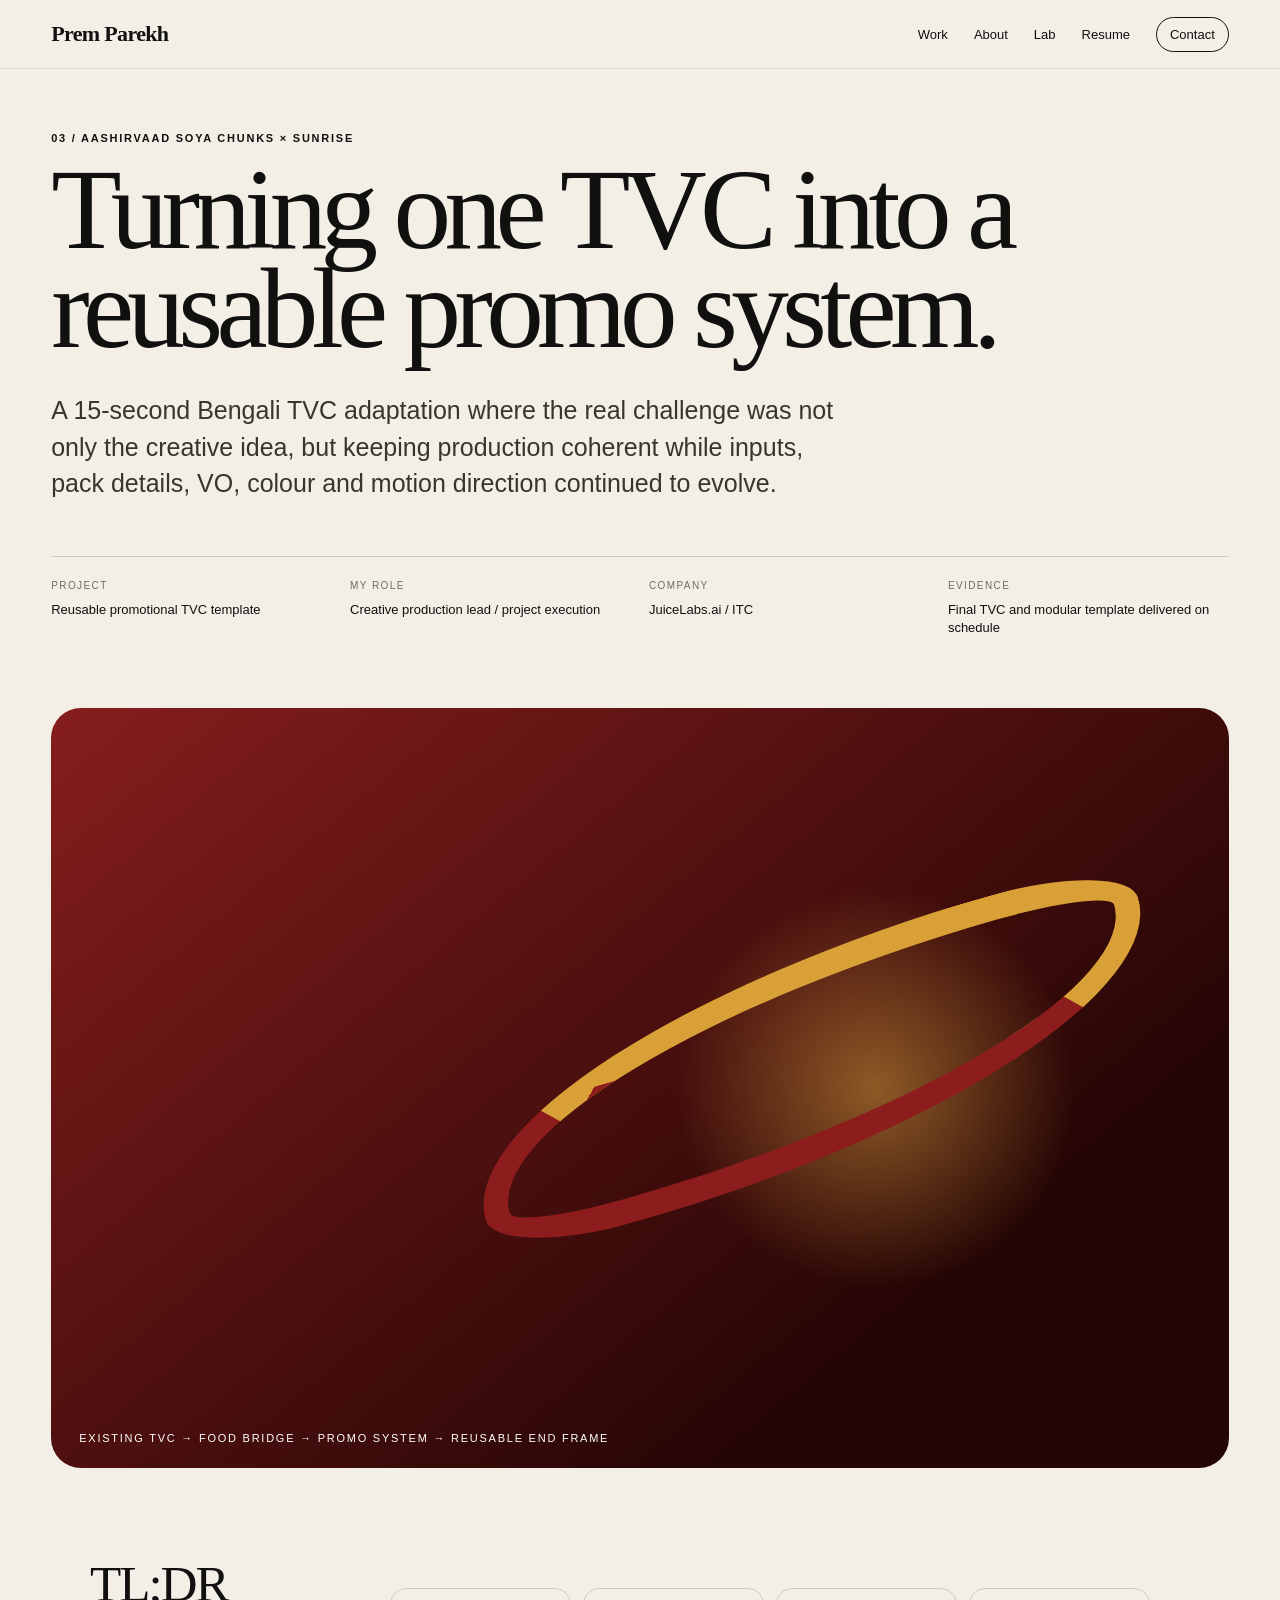
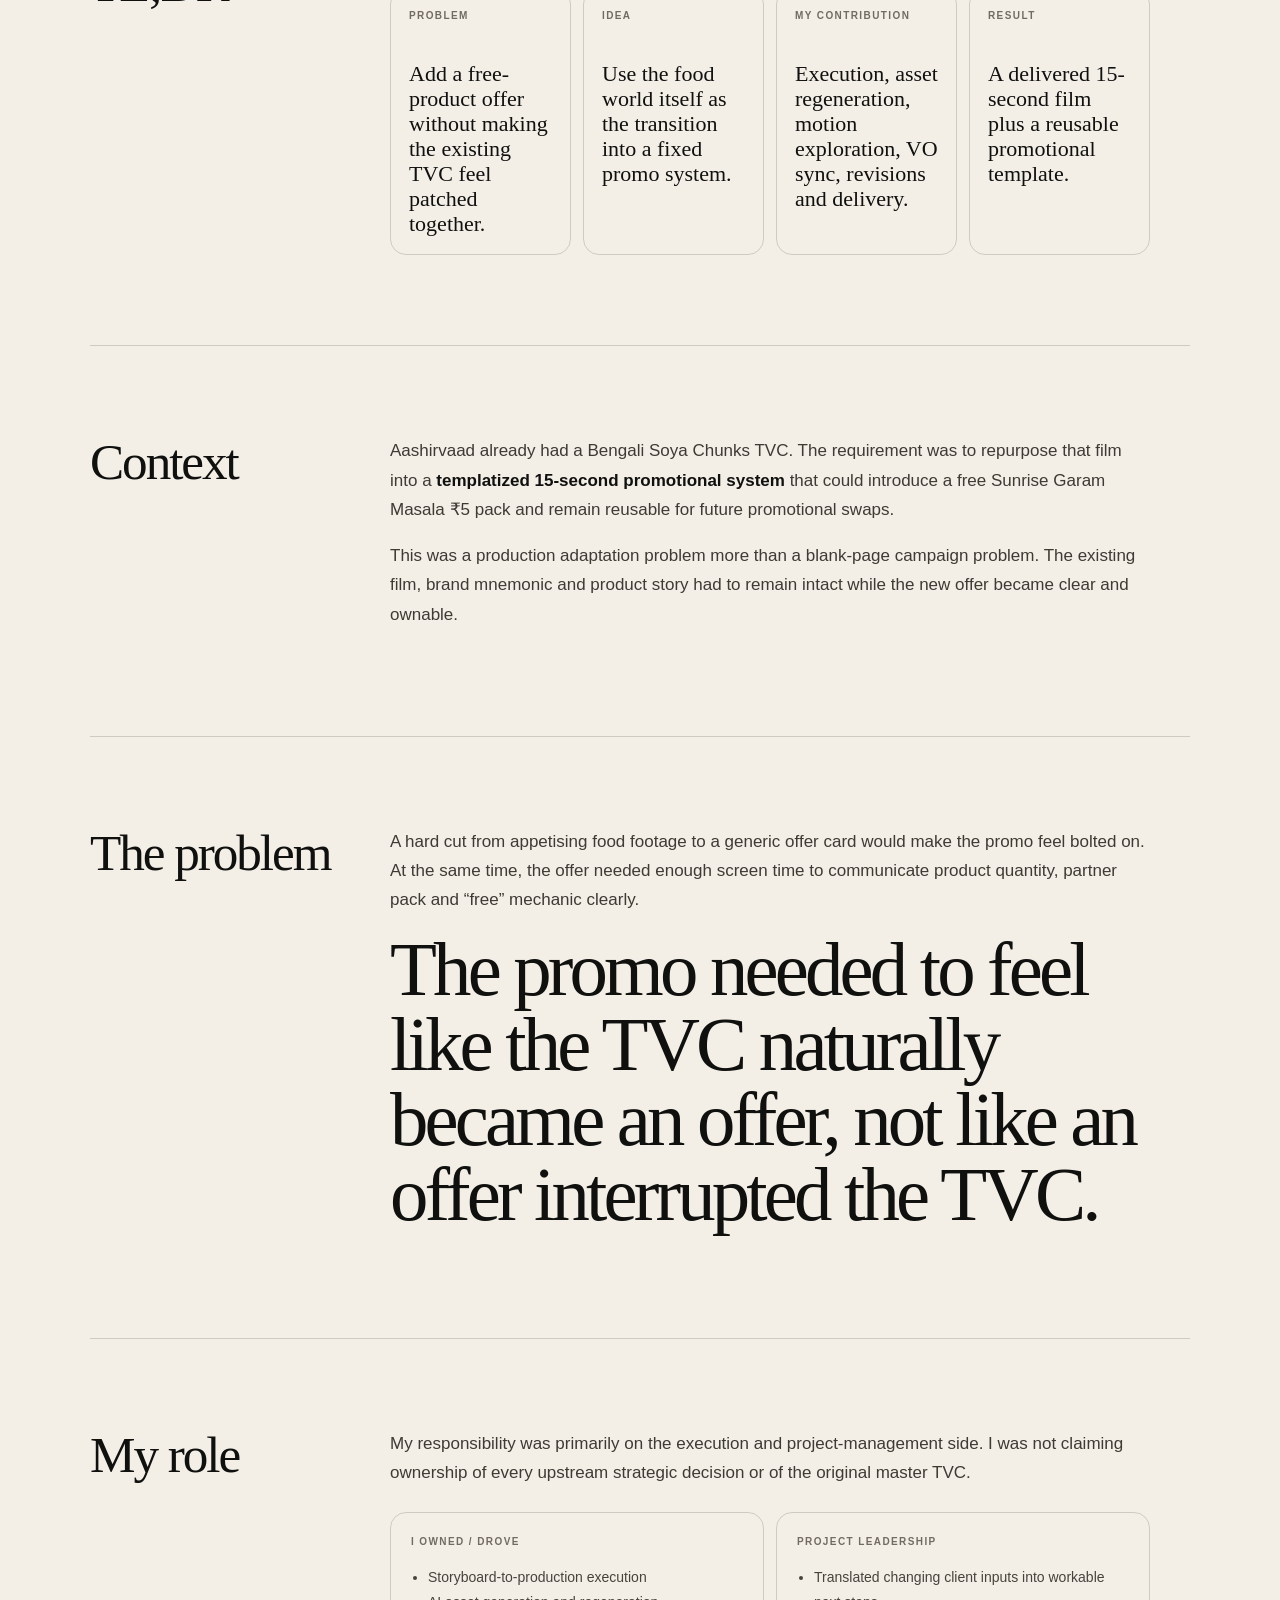
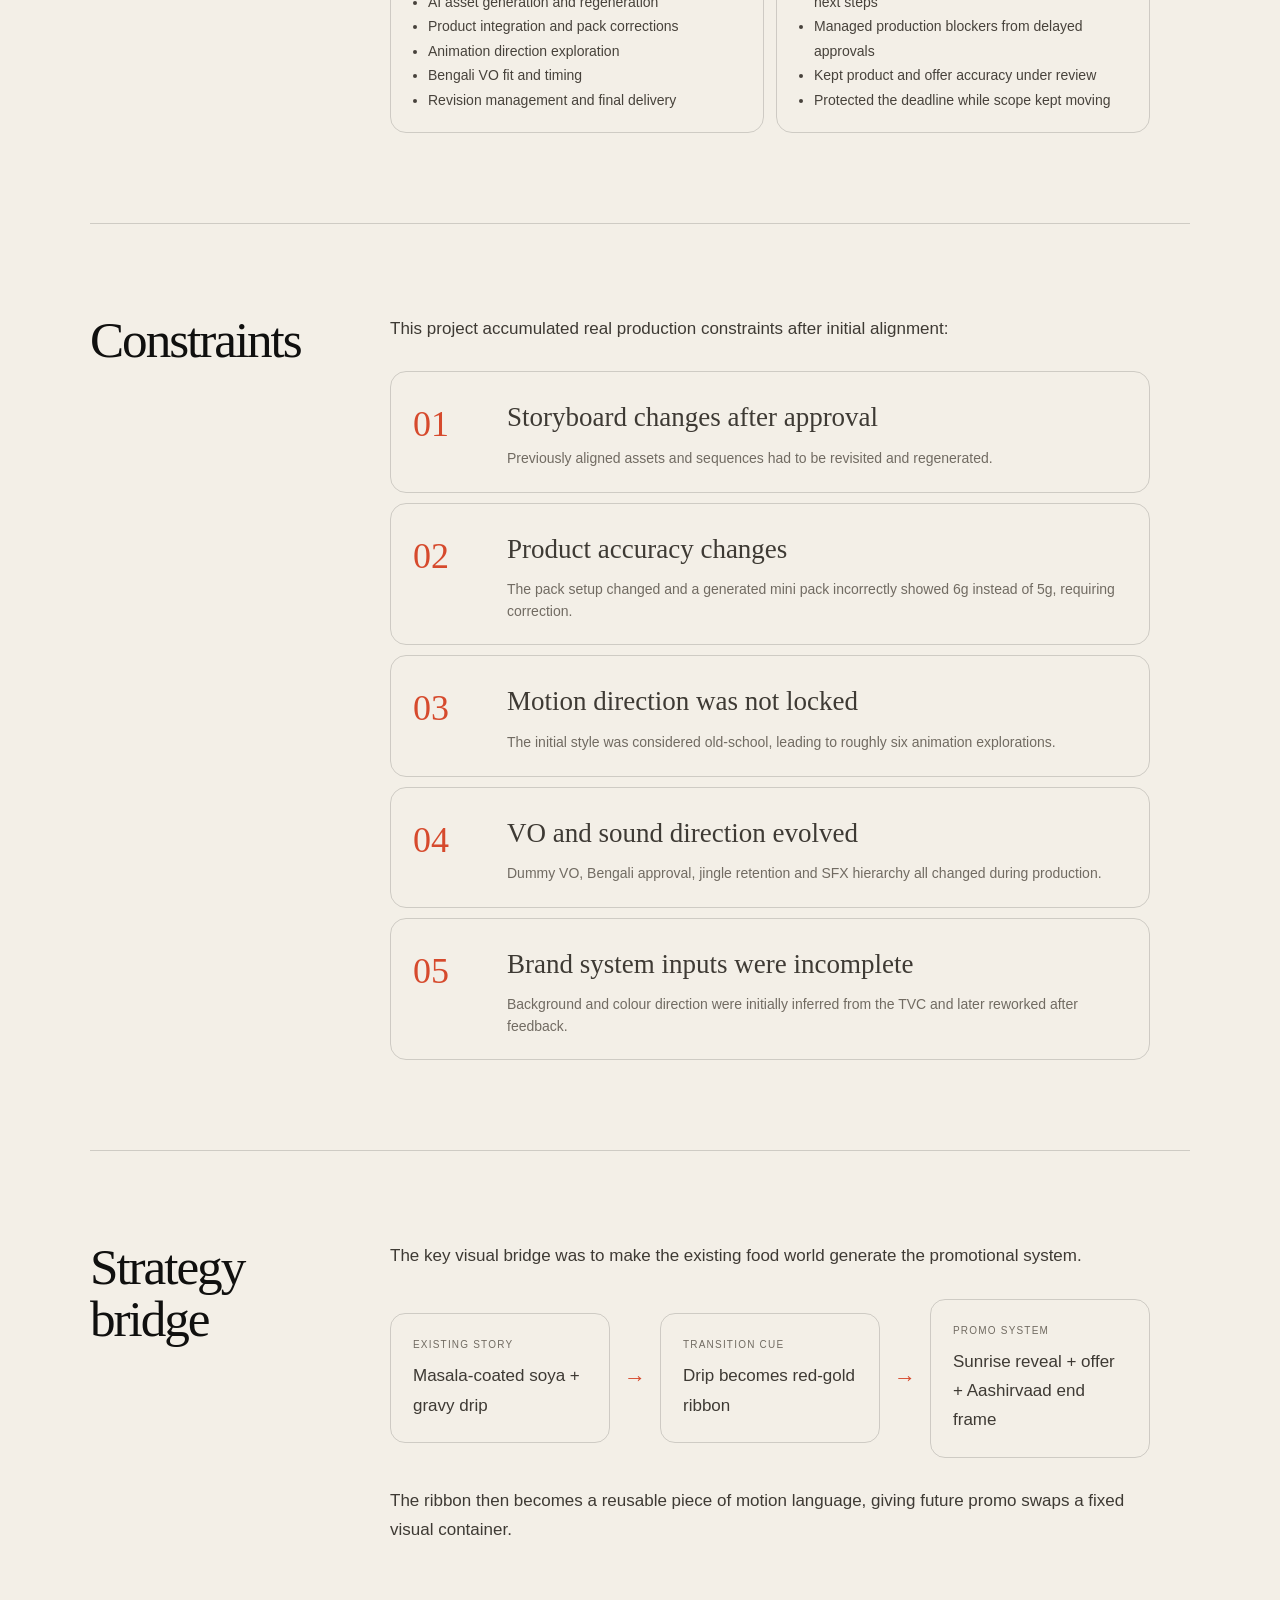
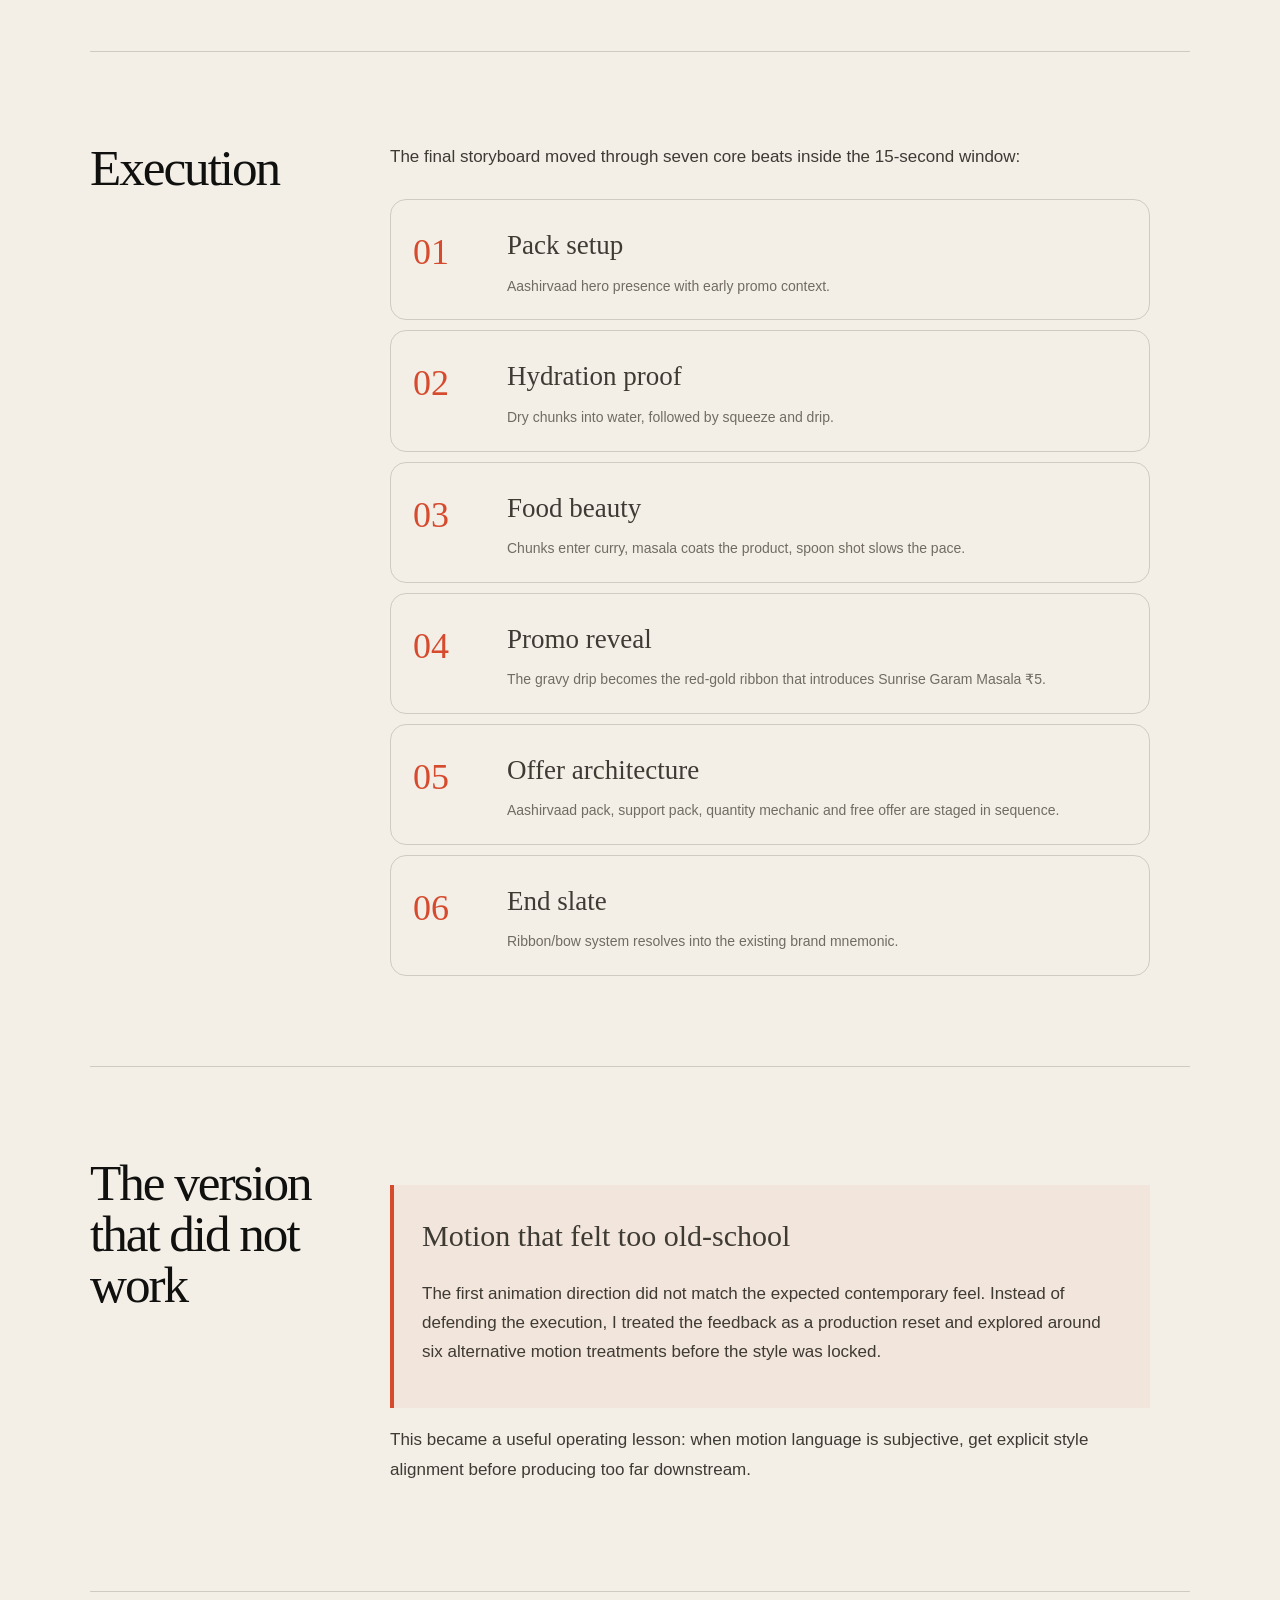
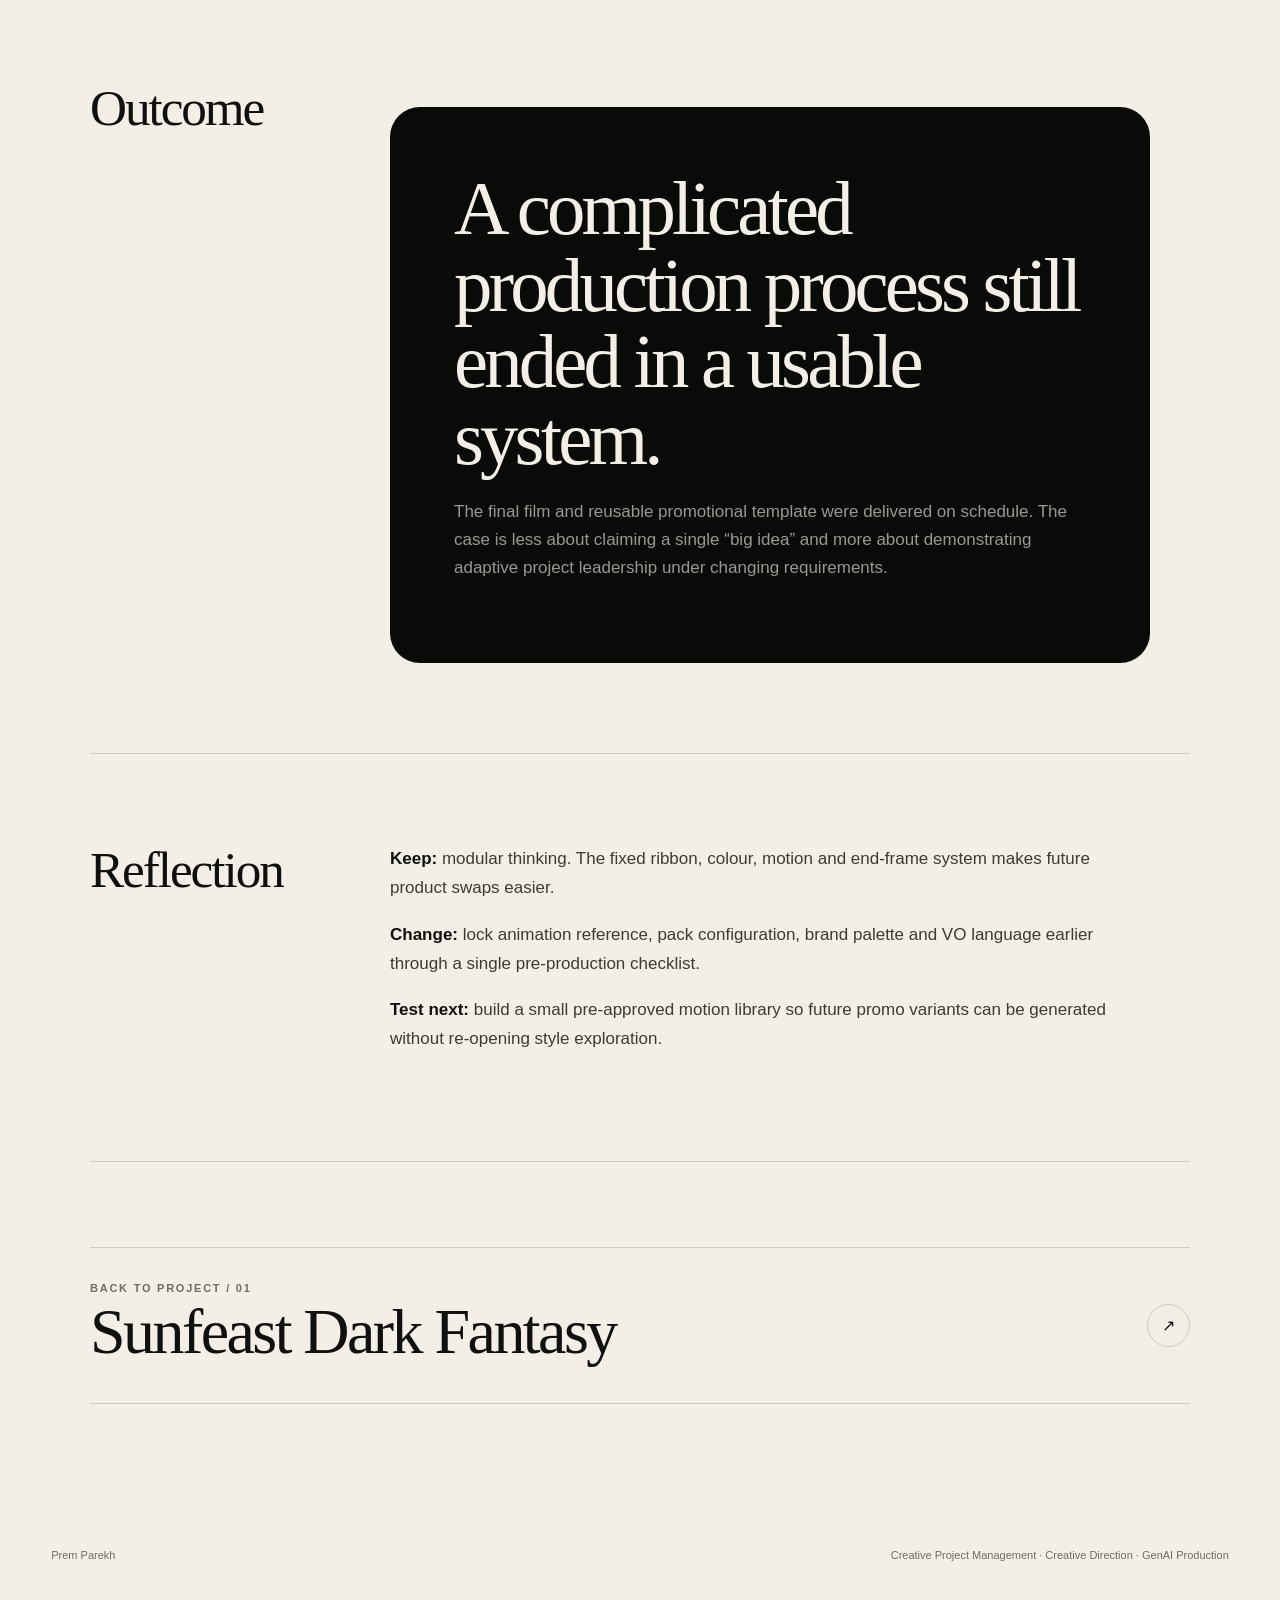
==== aashirvaad.html @ afa4c23c "Add Aashirvaad flagship case study" ====
<!doctype html><html lang="en"><head><meta charset="utf-8"><meta name="viewport" content="width=device-width,initial-scale=1"><meta name="description" content="Aashirvaad Soya Chunks x Sunrise case study by Prem Parekh."><title>Aashirvaad Case Study | Prem Parekh</title><link rel="stylesheet" href="styles.css"></head><body>
<nav class="site-nav"><div class="container nav-inner"><a class="brand" href="index.html">Prem Parekh</a><div class="nav-links"><a href="index.html#work">Work</a><a href="about.html">About</a><a href="lab.html">Lab</a><a href="resume.html">Resume</a><a class="nav-pill" href="index.html#contact">Contact</a></div></div></nav>
<main>
<section class="case-hero"><div class="container"><div class="kicker">03 / Aashirvaad Soya Chunks × Sunrise</div><h1>Turning one TVC into a reusable promo system.</h1><p class="hero-lede">A 15-second Bengali TVC adaptation where the real challenge was not only the creative idea, but keeping production coherent while inputs, pack details, VO, colour and motion direction continued to evolve.</p><div class="case-meta"><div><span>Project</span>Reusable promotional TVC template</div><div><span>My role</span>Creative production lead / project execution</div><div><span>Company</span>JuiceLabs.ai / ITC</div><div><span>Evidence</span>Final TVC and modular template delivered on schedule</div></div></div></section>
<div class="case-cover aash"><div class="cover-label">Existing TVC → food bridge → promo system → reusable end frame</div></div>
<div class="case-body">
<section class="cs-section reveal"><h2>TL;DR</h2><div class="content"><div class="tldr"><div class="tldr-card"><h3>Problem</h3><p>Add a free-product offer without making the existing TVC feel patched together.</p></div><div class="tldr-card"><h3>Idea</h3><p>Use the food world itself as the transition into a fixed promo system.</p></div><div class="tldr-card"><h3>My contribution</h3><p>Execution, asset regeneration, motion exploration, VO sync, revisions and delivery.</p></div><div class="tldr-card"><h3>Result</h3><p>A delivered 15-second film plus a reusable promotional template.</p></div></div></div></section>
<section class="cs-section reveal"><h2>Context</h2><div class="content"><p>Aashirvaad already had a Bengali Soya Chunks TVC. The requirement was to repurpose that film into a <strong>templatized 15-second promotional system</strong> that could introduce a free Sunrise Garam Masala ₹5 pack and remain reusable for future promotional swaps.</p><p>This was a production adaptation problem more than a blank-page campaign problem. The existing film, brand mnemonic and product story had to remain intact while the new offer became clear and ownable.</p></div></section>
<section class="cs-section reveal"><h2>The problem</h2><div class="content"><p>A hard cut from appetising food footage to a generic offer card would make the promo feel bolted on. At the same time, the offer needed enough screen time to communicate product quantity, partner pack and “free” mechanic clearly.</p><div class="insight">The promo needed to feel like the TVC naturally became an offer, not like an offer interrupted the TVC.</div></div></section>
<section class="cs-section reveal"><h2>My role</h2><div class="content"><p>My responsibility was primarily on the execution and project-management side. I was not claiming ownership of every upstream strategic decision or of the original master TVC.</p><div class="role-grid"><div class="role-box"><h3>I owned / drove</h3><ul><li>Storyboard-to-production execution</li><li>AI asset generation and regeneration</li><li>Product integration and pack corrections</li><li>Animation direction exploration</li><li>Bengali VO fit and timing</li><li>Revision management and final delivery</li></ul></div><div class="role-box"><h3>Project leadership</h3><ul><li>Translated changing client inputs into workable next steps</li><li>Managed production blockers from delayed approvals</li><li>Kept product and offer accuracy under review</li><li>Protected the deadline while scope kept moving</li></ul></div></div></div></section>
<section class="cs-section reveal"><h2>Constraints</h2><div class="content"><p>This project accumulated real production constraints after initial alignment:</p><div class="solution-steps"><div class="solution-step"><div class="n">01</div><div><h3>Storyboard changes after approval</h3><p>Previously aligned assets and sequences had to be revisited and regenerated.</p></div></div><div class="solution-step"><div class="n">02</div><div><h3>Product accuracy changes</h3><p>The pack setup changed and a generated mini pack incorrectly showed 6g instead of 5g, requiring correction.</p></div></div><div class="solution-step"><div class="n">03</div><div><h3>Motion direction was not locked</h3><p>The initial style was considered old-school, leading to roughly six animation explorations.</p></div></div><div class="solution-step"><div class="n">04</div><div><h3>VO and sound direction evolved</h3><p>Dummy VO, Bengali approval, jingle retention and SFX hierarchy all changed during production.</p></div></div><div class="solution-step"><div class="n">05</div><div><h3>Brand system inputs were incomplete</h3><p>Background and colour direction were initially inferred from the TVC and later reworked after feedback.</p></div></div></div></div></section>
<section class="cs-section reveal"><h2>Strategy bridge</h2><div class="content"><p>The key visual bridge was to make the existing food world generate the promotional system.</p><div class="flow"><div class="box"><span>Existing story</span>Masala-coated soya + gravy drip</div><div class="arrow">→</div><div class="box"><span>Transition cue</span>Drip becomes red-gold ribbon</div><div class="arrow">→</div><div class="box"><span>Promo system</span>Sunrise reveal + offer + Aashirvaad end frame</div></div><p>The ribbon then becomes a reusable piece of motion language, giving future promo swaps a fixed visual container.</p></div></section>
<section class="cs-section reveal"><h2>Execution</h2><div class="content"><p>The final storyboard moved through seven core beats inside the 15-second window:</p><div class="solution-steps"><div class="solution-step"><div class="n">01</div><div><h3>Pack setup</h3><p>Aashirvaad hero presence with early promo context.</p></div></div><div class="solution-step"><div class="n">02</div><div><h3>Hydration proof</h3><p>Dry chunks into water, followed by squeeze and drip.</p></div></div><div class="solution-step"><div class="n">03</div><div><h3>Food beauty</h3><p>Chunks enter curry, masala coats the product, spoon shot slows the pace.</p></div></div><div class="solution-step"><div class="n">04</div><div><h3>Promo reveal</h3><p>The gravy drip becomes the red-gold ribbon that introduces Sunrise Garam Masala ₹5.</p></div></div><div class="solution-step"><div class="n">05</div><div><h3>Offer architecture</h3><p>Aashirvaad pack, support pack, quantity mechanic and free offer are staged in sequence.</p></div></div><div class="solution-step"><div class="n">06</div><div><h3>End slate</h3><p>Ribbon/bow system resolves into the existing brand mnemonic.</p></div></div></div></div></section>
<section class="cs-section reveal"><h2>The version that did not work</h2><div class="content"><div class="fail-box"><h3>Motion that felt too old-school</h3><p>The first animation direction did not match the expected contemporary feel. Instead of defending the execution, I treated the feedback as a production reset and explored around six alternative motion treatments before the style was locked.</p></div><p>This became a useful operating lesson: when motion language is subjective, get explicit style alignment before producing too far downstream.</p></div></section>
<section class="cs-section reveal"><h2>Outcome</h2><div class="content"><div class="outcome-panel"><div class="big">A complicated production process still ended in a usable system.</div><p>The final film and reusable promotional template were delivered on schedule. The case is less about claiming a single “big idea” and more about demonstrating adaptive project leadership under changing requirements.</p></div></div></section>
<section class="cs-section reveal"><h2>Reflection</h2><div class="content"><p><strong>Keep:</strong> modular thinking. The fixed ribbon, colour, motion and end-frame system makes future product swaps easier.</p><p><strong>Change:</strong> lock animation reference, pack configuration, brand palette and VO language earlier through a single pre-production checklist.</p><p><strong>Test next:</strong> build a small pre-approved motion library so future promo variants can be generated without re-opening style exploration.</p></div></section>
<div class="next-project"><a class="next-card" href="dark-fantasy.html"><span><div class="micro muted">Back to project / 01</div><strong>Sunfeast Dark Fantasy</strong></span><span class="work-arrow">↗</span></a></div>
</div></main><footer class="container"><span>Prem Parekh</span><span>Creative Project Management · Creative Direction · GenAI Production</span></footer><script src="site.js"></script></body></html>
---- styles.css ----
:root{
  --paper:#f3efe7;
  --paper-2:#e9e2d6;
  --ink:#10100f;
  --muted:#716b62;
  --line:rgba(16,16,15,.16);
  --accent:#d64a2d;
  --cream:#fffaf0;
  --black:#0a0a09;
  --max:1440px;
  --pad:clamp(20px,4vw,64px);
}
*{box-sizing:border-box}
html{scroll-behavior:smooth}
body{margin:0;background:var(--paper);color:var(--ink);font-family:Arial,Helvetica,sans-serif;overflow-x:hidden}
a{color:inherit;text-decoration:none}
img,video{max-width:100%;display:block}
button{font:inherit}
::selection{background:var(--ink);color:var(--paper)}
.container{width:min(var(--max),calc(100% - (var(--pad)*2)));margin-inline:auto}
.serif{font-family:Georgia,'Times New Roman',serif}
.kicker,.micro{font-size:11px;line-height:1.2;letter-spacing:.16em;text-transform:uppercase;font-weight:700}
.muted{color:var(--muted)}
.rule{border-top:1px solid var(--line)}

/* NAV */
.site-nav{position:fixed;inset:0 0 auto;z-index:50;background:rgba(243,239,231,.83);backdrop-filter:blur(16px);border-bottom:1px solid rgba(16,16,15,.09)}
.nav-inner{height:68px;display:flex;align-items:center;justify-content:space-between;gap:24px}
.brand{font-family:Georgia,serif;font-size:22px;font-weight:700;letter-spacing:-.03em}
.nav-links{display:flex;align-items:center;gap:26px;font-size:13px}
.nav-links a{position:relative}
.nav-links a:after{content:"";position:absolute;left:0;right:100%;bottom:-5px;height:1px;background:currentColor;transition:right .25s ease}
.nav-links a:hover:after{right:0}
.nav-pill{border:1px solid var(--ink);border-radius:999px;padding:9px 13px}
.nav-pill:after{display:none}

/* HERO */
.hero{min-height:100svh;padding:130px 0 62px;display:flex;align-items:flex-end;position:relative}
.hero-grid{display:grid;grid-template-columns:minmax(0,1.48fr) minmax(280px,.52fr);gap:clamp(36px,6vw,100px);align-items:end}
.hero h1{font-family:Georgia,serif;font-weight:400;font-size:clamp(62px,10vw,158px);line-height:.84;letter-spacing:-.062em;margin:14px 0 34px;max-width:1160px}
.hero h1 .accent{color:var(--accent);font-style:italic}
.hero-lede{font-size:clamp(18px,2vw,25px);line-height:1.45;max-width:800px;color:#38342f}
.hero-side{border-left:1px solid var(--line);padding-left:26px;display:grid;gap:28px}
.hero-side strong{font-family:Georgia,serif;font-size:31px;line-height:1.05;font-weight:400;letter-spacing:-.03em}
.hero-side p{margin:0;color:var(--muted);line-height:1.6;font-size:14px}
.hero-actions{display:flex;gap:10px;flex-wrap:wrap;margin-top:26px}
.btn{display:inline-flex;align-items:center;justify-content:space-between;gap:24px;padding:13px 16px;border:1px solid var(--ink);border-radius:999px;font-size:13px;transition:.25s ease}
.btn:hover{background:var(--ink);color:var(--paper)}
.btn.solid{background:var(--ink);color:var(--paper)}
.btn.solid:hover{background:var(--accent);border-color:var(--accent)}
.hero-loop{margin-top:34px;display:flex;align-items:center;gap:12px;color:var(--muted)}
.loop-dot{width:7px;height:7px;border-radius:50%;background:var(--accent);box-shadow:0 0 0 7px rgba(214,74,45,.12)}
.word-loop{display:inline-block;min-width:105px;color:var(--ink);font-weight:700}
.hero-code{position:absolute;right:var(--pad);top:112px;font-family:monospace;font-size:10px;line-height:1.55;color:rgba(16,16,15,.35);writing-mode:vertical-rl}

/* SECTIONS */
.section{padding:clamp(88px,10vw,150px) 0}
.section-head{display:grid;grid-template-columns:1fr minmax(280px,510px);gap:50px;align-items:end;margin-bottom:clamp(42px,6vw,82px)}
.section-head h2{font-family:Georgia,serif;font-weight:400;font-size:clamp(46px,6vw,92px);line-height:.95;letter-spacing:-.05em;margin:8px 0 0}
.section-head p{color:var(--muted);line-height:1.65;margin:0;font-size:15px}

/* SELECTED WORK */
.work-list{border-top:1px solid var(--line)}
.work-row{display:grid;grid-template-columns:70px minmax(0,1.35fr) minmax(230px,.65fr) 48px;gap:26px;align-items:center;padding:34px 0;border-bottom:1px solid var(--line);position:relative;cursor:pointer;transition:padding .25s ease}
.work-row:hover{padding-left:14px}
.work-num{font-family:Georgia,serif;font-size:21px;color:var(--muted)}
.work-title{font-family:Georgia,serif;font-size:clamp(34px,4vw,67px);letter-spacing:-.045em;line-height:.98}
.work-meta{font-size:13px;line-height:1.55;color:var(--muted)}
.work-arrow{width:43px;height:43px;border:1px solid var(--line);border-radius:50%;display:grid;place-items:center;transition:.25s}
.work-row:hover .work-arrow{background:var(--ink);color:var(--paper);transform:rotate(45deg)}
.work-preview{position:fixed;z-index:40;pointer-events:none;width:min(38vw,510px);aspect-ratio:4/3;border-radius:24px;overflow:hidden;opacity:0;transform:translate3d(-50%,-50%,0) scale(.85) rotate(-2deg);transition:opacity .18s ease,transform .18s ease;box-shadow:0 34px 80px rgba(0,0,0,.22)}
.work-preview.show{opacity:1;transform:translate3d(-50%,-50%,0) scale(1) rotate(-2deg)}
.preview-art{position:absolute;inset:0}
.preview-art:after{content:"";position:absolute;inset:0;background:linear-gradient(180deg,transparent,rgba(0,0,0,.25))}
.preview-dark{background:radial-gradient(circle at 68% 38%,#9a5d33 0 15%,transparent 15.5%),radial-gradient(circle at 67% 38%,#2b120d 0 25%,transparent 25.5%),linear-gradient(145deg,#3c1711,#0a0706 72%)}
.preview-bingo{background:radial-gradient(circle at 70% 33%,rgba(244,207,60,.45),transparent 18%),linear-gradient(135deg,#12375e,#081525 70%)}
.preview-bingo:before{content:"";position:absolute;width:190px;height:175px;right:13%;top:19%;background:#f2cd3f;clip-path:polygon(50% 0,100% 100%,0 100%);transform:rotate(15deg)}
.preview-aash{background:radial-gradient(circle at 72% 50%,rgba(255,188,70,.45),transparent 22%),linear-gradient(140deg,#7c1d1c,#250605 75%)}
.preview-aash:before{content:"";position:absolute;width:330px;height:80px;border:18px solid #d8a036;border-left-color:#8e1e1f;border-bottom-color:#8e1e1f;border-radius:80% 20% 80% 20%;right:6%;top:32%;transform:rotate(-18deg)}
.work-cards{display:grid;grid-template-columns:repeat(3,1fr);gap:14px;margin-top:34px}
.mini-card{border:1px solid var(--line);border-radius:18px;padding:24px;min-height:230px;display:flex;flex-direction:column;justify-content:space-between;transition:.25s;background:rgba(255,255,255,.12)}
.mini-card:hover{transform:translateY(-5px);background:rgba(255,255,255,.38)}
.mini-card h3{font-family:Georgia,serif;font-size:28px;line-height:1.04;letter-spacing:-.03em;margin:0}
.mini-card p{font-size:13px;line-height:1.5;color:var(--muted);margin:10px 0 0}
.mini-card .tag{font-size:10px;text-transform:uppercase;letter-spacing:.14em;color:var(--muted)}

/* EDGE */
.edge-wrap{background:var(--black);color:var(--paper);border-radius:clamp(24px,3vw,46px);padding:clamp(36px,6vw,84px)}
.edge-wrap .section-head{margin-bottom:50px}
.edge-wrap .section-head p,.edge-wrap .muted{color:rgba(243,239,231,.58)}
.edge-grid{display:grid;grid-template-columns:repeat(4,1fr);border-top:1px solid rgba(255,255,255,.16);border-left:1px solid rgba(255,255,255,.16)}
.edge-item{padding:28px;border-right:1px solid rgba(255,255,255,.16);border-bottom:1px solid rgba(255,255,255,.16);min-height:275px;display:flex;flex-direction:column;justify-content:space-between}
.edge-item .n{font-family:Georgia,serif;font-size:50px;color:var(--accent)}
.edge-item h3{font-family:Georgia,serif;font-size:26px;font-weight:400;margin:24px 0 10px}
.edge-item p{font-size:13px;line-height:1.55;color:rgba(243,239,231,.58);margin:0}

/* EXPERIENCE */
.exp-list{border-top:1px solid var(--line)}
.exp-row{display:grid;grid-template-columns:170px minmax(260px,.7fr) minmax(0,1.3fr);gap:30px;padding:28px 0;border-bottom:1px solid var(--line);align-items:start}
.exp-stage{font-family:Georgia,serif;font-size:20px;color:var(--accent)}
.exp-company{font-family:Georgia,serif;font-size:31px;letter-spacing:-.03em}
.exp-role{font-size:11px;text-transform:uppercase;letter-spacing:.14em;color:var(--muted);margin-top:7px}
.exp-copy{font-size:14px;line-height:1.65;color:var(--muted);max-width:700px}
.exp-reveal{margin-top:12px;padding:13px 14px;border:1px solid var(--line);border-radius:12px;font-size:12px;color:var(--muted);display:none}
.exp-row:hover .exp-reveal{display:block}

/* ABOUT PREVIEW */
.about-preview{display:grid;grid-template-columns:minmax(300px,.75fr) minmax(0,1.25fr);gap:clamp(45px,8vw,120px);align-items:center}
.portrait-art{min-height:560px;border-radius:34px;background:linear-gradient(145deg,#dad1c1,#9f8e77 55%,#5c554c);position:relative;overflow:hidden}
.portrait-art:before{content:"PP";font-family:Georgia,serif;font-size:clamp(130px,18vw,280px);position:absolute;left:-10px;bottom:-40px;color:rgba(255,255,255,.48);letter-spacing:-.08em}
.portrait-art:after{content:"creative direction / project ownership / genAI";position:absolute;right:18px;top:18px;writing-mode:vertical-rl;font-size:10px;letter-spacing:.15em;text-transform:uppercase;color:rgba(16,16,15,.52)}
.about-copy h2{font-family:Georgia,serif;font-size:clamp(45px,6vw,88px);font-weight:400;letter-spacing:-.05em;line-height:.94;margin:10px 0 24px}
.about-copy p{font-size:17px;line-height:1.72;color:#444038;max-width:710px}

/* LAB */
.lab-grid{display:grid;grid-template-columns:repeat(4,1fr);gap:12px}
.lab-card{position:relative;min-height:310px;border-radius:20px;overflow:hidden;padding:20px;display:flex;flex-direction:column;justify-content:space-between;border:1px solid var(--line);background:rgba(255,255,255,.2)}
.lab-card h3{font-family:Georgia,serif;font-size:28px;font-weight:400;line-height:1;margin:0}
.lab-card p{font-size:12px;color:var(--muted);line-height:1.55;max-width:250px}
.lab-orb{width:120px;height:120px;border-radius:50%;background:radial-gradient(circle at 35% 30%,#f9bd84,#d64a2d 55%,#742215);filter:blur(.2px);box-shadow:0 24px 80px rgba(214,74,45,.2);align-self:flex-end;transition:.35s}
.lab-card:hover .lab-orb{transform:scale(1.22) translate(-10px,-7px);border-radius:36% 64% 57% 43%}
.lab-card:nth-child(2) .lab-orb{background:radial-gradient(circle at 35% 30%,#d7e2e0,#315a52 55%,#0e2521)}
.lab-card:nth-child(3) .lab-orb{background:radial-gradient(circle at 35% 30%,#f8dc76,#c24c25 55%,#40110c)}
.lab-card:nth-child(4) .lab-orb{background:radial-gradient(circle at 35% 30%,#d4c6ef,#5a4078 55%,#21152f)}

/* CONTACT */
.contact-panel{background:var(--accent);color:#fff;border-radius:clamp(24px,3vw,46px);padding:clamp(38px,6vw,84px);display:grid;grid-template-columns:minmax(0,1.4fr) minmax(260px,.6fr);gap:50px;align-items:end}
.contact-panel h2{font-family:Georgia,serif;font-size:clamp(58px,8vw,126px);line-height:.84;letter-spacing:-.055em;font-weight:400;margin:8px 0 28px}
.contact-panel p{max-width:660px;line-height:1.55;color:rgba(255,255,255,.72)}
.contact-links{display:grid;gap:9px}
.contact-links a{padding:14px 16px;border:1px solid rgba(255,255,255,.35);border-radius:999px;display:flex;justify-content:space-between;font-size:13px;transition:.25s}
.contact-links a:hover{background:#fff;color:var(--accent)}
footer{padding:25px 0 40px;display:flex;justify-content:space-between;gap:20px;color:var(--muted);font-size:11px}

/* CASE STUDIES */
.case-hero{padding:132px 0 70px}
.case-hero h1{font-family:Georgia,serif;font-size:clamp(58px,9vw,136px);font-weight:400;line-height:.86;letter-spacing:-.058em;margin:15px 0 34px;max-width:1200px}
.case-meta{display:grid;grid-template-columns:repeat(4,1fr);gap:18px;border-top:1px solid var(--line);padding-top:22px;margin-top:55px}
.case-meta div{font-size:13px;line-height:1.45}
.case-meta span{display:block;font-size:10px;letter-spacing:.14em;text-transform:uppercase;color:var(--muted);margin-bottom:7px}
.case-cover{height:min(72vw,760px);border-radius:30px;margin:0 var(--pad);position:relative;overflow:hidden}
.case-cover.dark{background:radial-gradient(circle at 68% 37%,#9a5d33 0 13%,transparent 13.5%),radial-gradient(circle at 68% 37%,#2b120d 0 22%,transparent 22.5%),linear-gradient(145deg,#3c1711,#0a0706 72%)}
.case-cover.bingo{background:linear-gradient(135deg,#173d66,#07131f 72%)}
.case-cover.bingo:before{content:"";position:absolute;width:34vw;max-width:510px;aspect-ratio:1;right:9%;top:10%;background:#f1cb3f;clip-path:polygon(50% 0,100% 100%,0 100%);transform:rotate(13deg)}
.case-cover.aash{background:radial-gradient(circle at 70% 50%,rgba(255,194,75,.43),transparent 22%),linear-gradient(140deg,#861e1d,#260605 75%)}
.case-cover.aash:before{content:"";position:absolute;width:52vw;max-width:680px;height:13vw;max-height:170px;border:clamp(15px,2vw,28px) solid #d8a037;border-left-color:#8d1d1d;border-bottom-color:#8d1d1d;border-radius:80% 20% 80% 20%;right:5%;top:32%;transform:rotate(-16deg)}
.case-cover .cover-label{position:absolute;left:28px;bottom:24px;color:#fff;font-size:11px;letter-spacing:.16em;text-transform:uppercase}
.case-body{width:min(1100px,calc(100% - (var(--pad)*2)));margin-inline:auto}
.cs-section{padding:90px 0;border-bottom:1px solid var(--line);display:grid;grid-template-columns:250px 1fr;gap:50px}
.cs-section h2{font-family:Georgia,serif;font-size:clamp(34px,4vw,58px);font-weight:400;letter-spacing:-.04em;line-height:1;margin:0}
.cs-section .content{font-size:17px;line-height:1.72;color:#3e3a34;max-width:760px}
.cs-section .content p:first-child{margin-top:0}
.cs-section .content strong{color:var(--ink)}
.tldr{display:grid;grid-template-columns:repeat(4,1fr);gap:12px;margin-top:30px}
.tldr-card{border:1px solid var(--line);border-radius:16px;padding:18px;min-height:180px}
.tldr-card h3{font-size:10px;letter-spacing:.14em;text-transform:uppercase;color:var(--muted);margin:0 0 38px}
.tldr-card p{font-family:Georgia,serif;font-size:22px;line-height:1.13;margin:0;color:var(--ink)}
.role-grid{display:grid;grid-template-columns:1fr 1fr;gap:12px;margin-top:25px}
.role-box{border:1px solid var(--line);border-radius:16px;padding:20px}
.role-box h3{font-size:10px;letter-spacing:.14em;text-transform:uppercase;color:var(--muted);margin:0 0 15px}
.role-box ul{margin:0;padding-left:17px;font-size:14px;line-height:1.75;color:#47423b}
.insight{font-family:Georgia,serif;font-size:clamp(42px,6vw,86px);line-height:.98;letter-spacing:-.05em;color:var(--ink);margin:15px 0}
.flow{display:grid;grid-template-columns:1fr auto 1fr auto 1fr;gap:14px;align-items:center;margin:28px 0}
.flow .box{border:1px solid var(--line);padding:22px;border-radius:15px;min-height:120px;display:grid;align-content:center}
.flow .box span{font-size:10px;letter-spacing:.12em;text-transform:uppercase;color:var(--muted);margin-bottom:8px}
.flow .arrow{font-size:22px;color:var(--accent)}
.explore-grid{display:grid;grid-template-columns:repeat(3,1fr);gap:12px;margin-top:28px}
.explore{min-height:250px;border-radius:18px;padding:20px;color:#fff;display:flex;flex-direction:column;justify-content:space-between}
.explore:nth-child(1){background:#181716}.explore:nth-child(2){background:#6d2118}.explore:nth-child(3){background:#2d4e47}
.explore h3{font-family:Georgia,serif;font-size:31px;font-weight:400;margin:0}
.explore p{font-size:12px;line-height:1.5;color:rgba(255,255,255,.65)}
.fail-box{border-left:4px solid var(--accent);padding:25px 28px;background:rgba(214,74,45,.06);margin-top:28px}
.fail-box h3{font-family:Georgia,serif;font-size:30px;font-weight:400;margin:0 0 10px}
.solution-steps{display:grid;gap:10px;margin-top:28px}
.solution-step{display:grid;grid-template-columns:72px 1fr;gap:22px;padding:22px;border:1px solid var(--line);border-radius:16px}
.solution-step .n{font-family:Georgia,serif;font-size:36px;color:var(--accent)}
.solution-step h3{font-family:Georgia,serif;font-size:27px;font-weight:400;margin:0 0 7px}
.solution-step p{font-size:14px;line-height:1.55;color:var(--muted);margin:0}
.outcome-panel{background:var(--black);color:var(--paper);border-radius:30px;padding:clamp(35px,5vw,70px);margin-top:25px}
.outcome-panel .big{font-family:Georgia,serif;font-size:clamp(42px,6vw,82px);line-height:1;letter-spacing:-.05em;margin:0 0 20px}
.outcome-panel p{color:rgba(243,239,231,.62);max-width:760px;line-height:1.65}
.next-project{padding:85px 0 120px}
.next-card{border-top:1px solid var(--line);border-bottom:1px solid var(--line);padding:34px 0;display:flex;align-items:center;justify-content:space-between;gap:30px}
.next-card strong{font-family:Georgia,serif;font-size:clamp(36px,5vw,75px);font-weight:400;letter-spacing:-.04em}

/* SUBPAGES */
.simple-hero{padding:150px 0 80px}
.simple-hero h1{font-family:Georgia,serif;font-size:clamp(62px,9vw,140px);font-weight:400;letter-spacing:-.058em;line-height:.87;margin:10px 0 28px}
.simple-hero p{font-size:19px;line-height:1.65;max-width:780px;color:#423e37}
.resume-list{border-top:1px solid var(--line)}
.resume-item{display:grid;grid-template-columns:190px 330px 1fr;gap:25px;padding:27px 0;border-bottom:1px solid var(--line)}
.resume-item h3{font-family:Georgia,serif;font-size:26px;margin:0}
.resume-item p{margin:0;color:var(--muted);font-size:14px;line-height:1.6}
.resume-actions{display:flex;gap:10px;margin-top:25px}

/* REVEAL */
.reveal{opacity:0;transform:translateY(24px);transition:opacity .65s ease,transform .65s ease}
.reveal.visible{opacity:1;transform:none}

@media(max-width:980px){
  .hero-grid,.section-head,.about-preview,.contact-panel{grid-template-columns:1fr}
  .hero-side{border-left:0;border-top:1px solid var(--line);padding:24px 0 0}
  .work-row{grid-template-columns:52px 1fr 42px}.work-meta{display:none}
  .work-cards{grid-template-columns:1fr 1fr}
  .edge-grid{grid-template-columns:1fr 1fr}
  .exp-row{grid-template-columns:120px 1fr}.exp-copy{grid-column:2}
  .lab-grid{grid-template-columns:1fr 1fr}
  .case-meta{grid-template-columns:1fr 1fr}
  .cs-section{grid-template-columns:1fr;gap:24px}
  .tldr{grid-template-columns:1fr 1fr}
  .flow{grid-template-columns:1fr}.flow .arrow{transform:rotate(90deg);justify-self:center}
  .resume-item{grid-template-columns:140px 1fr}.resume-item p{grid-column:2}
}
@media(max-width:680px){
  .nav-links a:not(.nav-pill){display:none}
  .hero{padding-top:110px}
  .hero h1{font-size:clamp(56px,17vw,92px)}
  .hero-code{display:none}
  .section{padding:80px 0}
  .work-row{grid-template-columns:40px 1fr 38px;gap:12px;padding:25px 0}.work-title{font-size:36px}
  .work-preview{display:none}
  .work-cards,.edge-grid,.lab-grid,.tldr,.role-grid,.explore-grid{grid-template-columns:1fr}
  .edge-item{min-height:210px}
  .exp-row{grid-template-columns:1fr;gap:8px}.exp-copy{grid-column:1}
  .portrait-art{min-height:420px}
  .contact-panel h2{font-size:65px}
  footer{flex-direction:column}
  .case-meta{grid-template-columns:1fr 1fr;gap:22px 12px}
  .case-cover{margin:0 14px;border-radius:20px;height:68vw;min-height:320px}
  .case-body{width:min(100% - 28px,1100px)}
  .cs-section{padding:65px 0}
  .solution-step{grid-template-columns:50px 1fr}
  .resume-item{grid-template-columns:1fr;gap:6px}.resume-item p{grid-column:1}
}
@media (prefers-reduced-motion:reduce){*{scroll-behavior:auto!important;animation:none!important;transition:none!important}.reveal{opacity:1;transform:none}}
@media print{.site-nav,.hero-actions,.contact-panel,.next-project{display:none!important}body{background:#fff}.section{padding:40px 0}.resume-item{break-inside:avoid}}
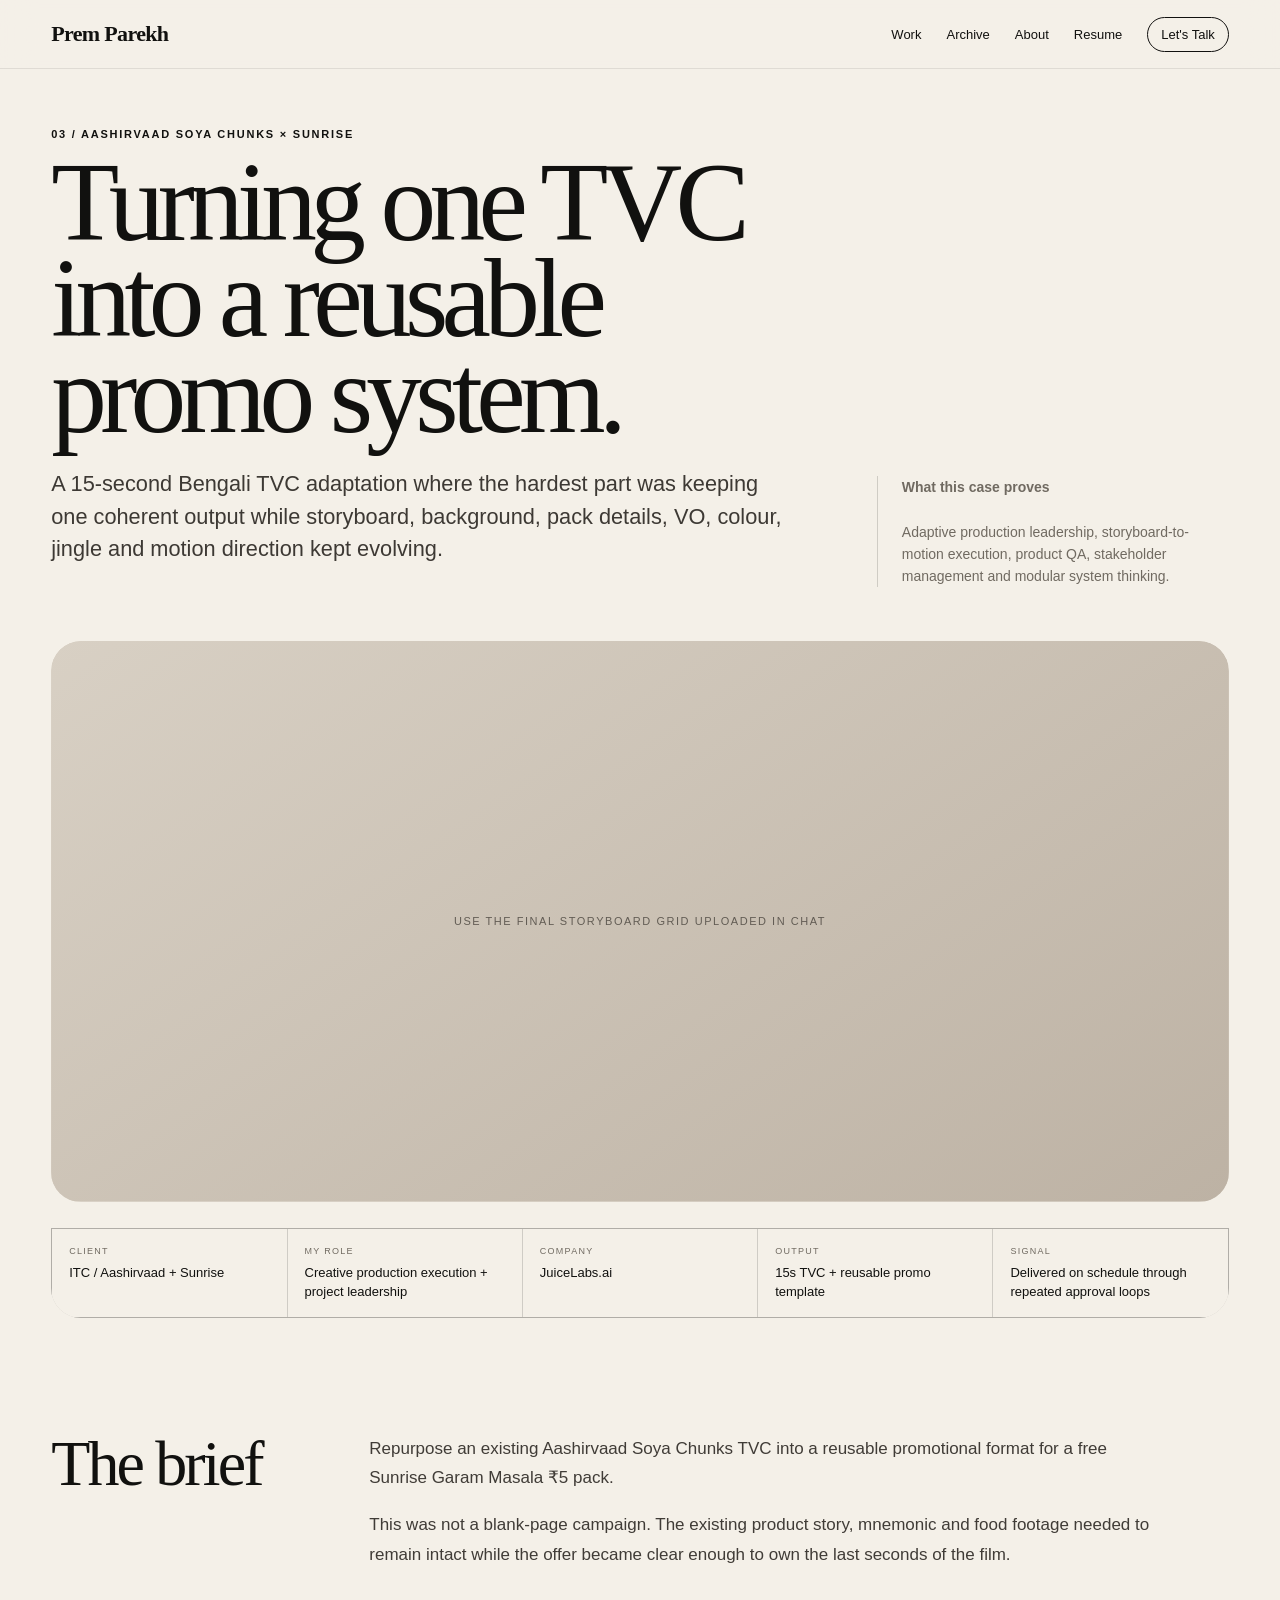
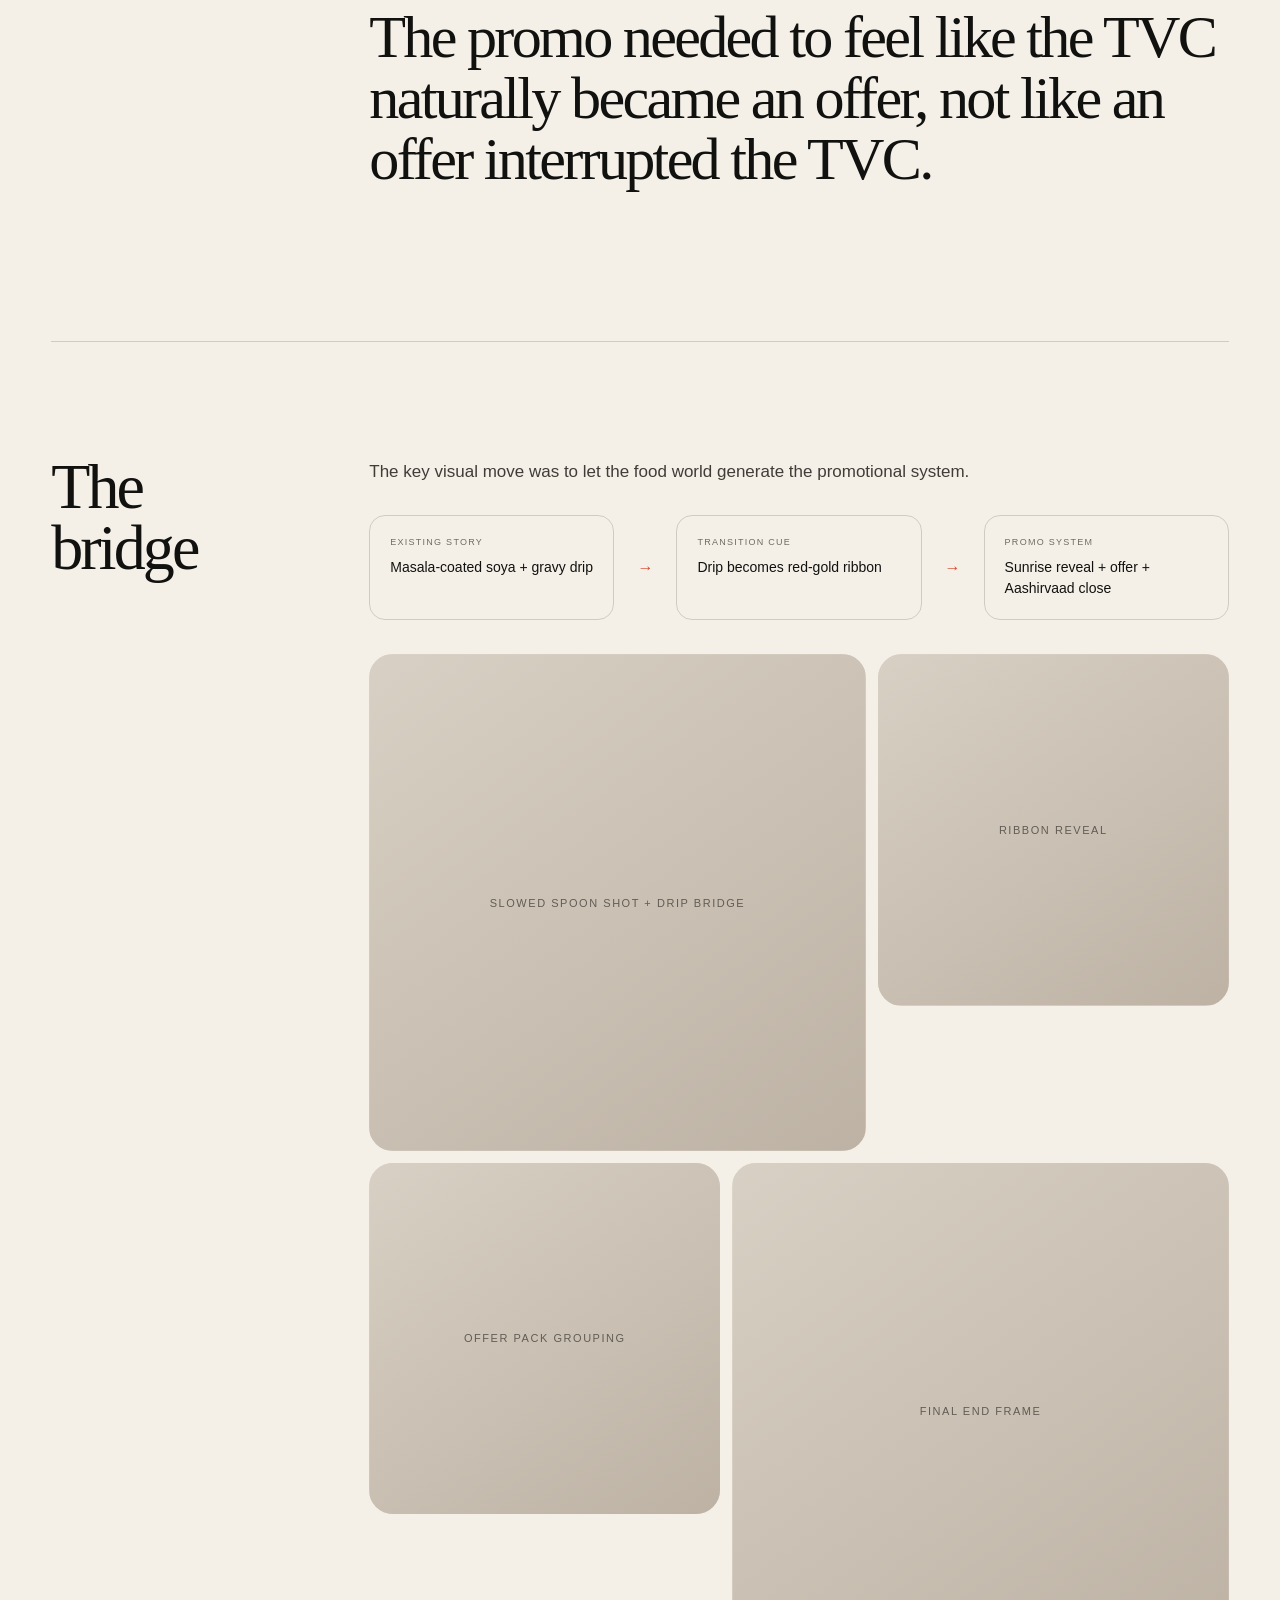
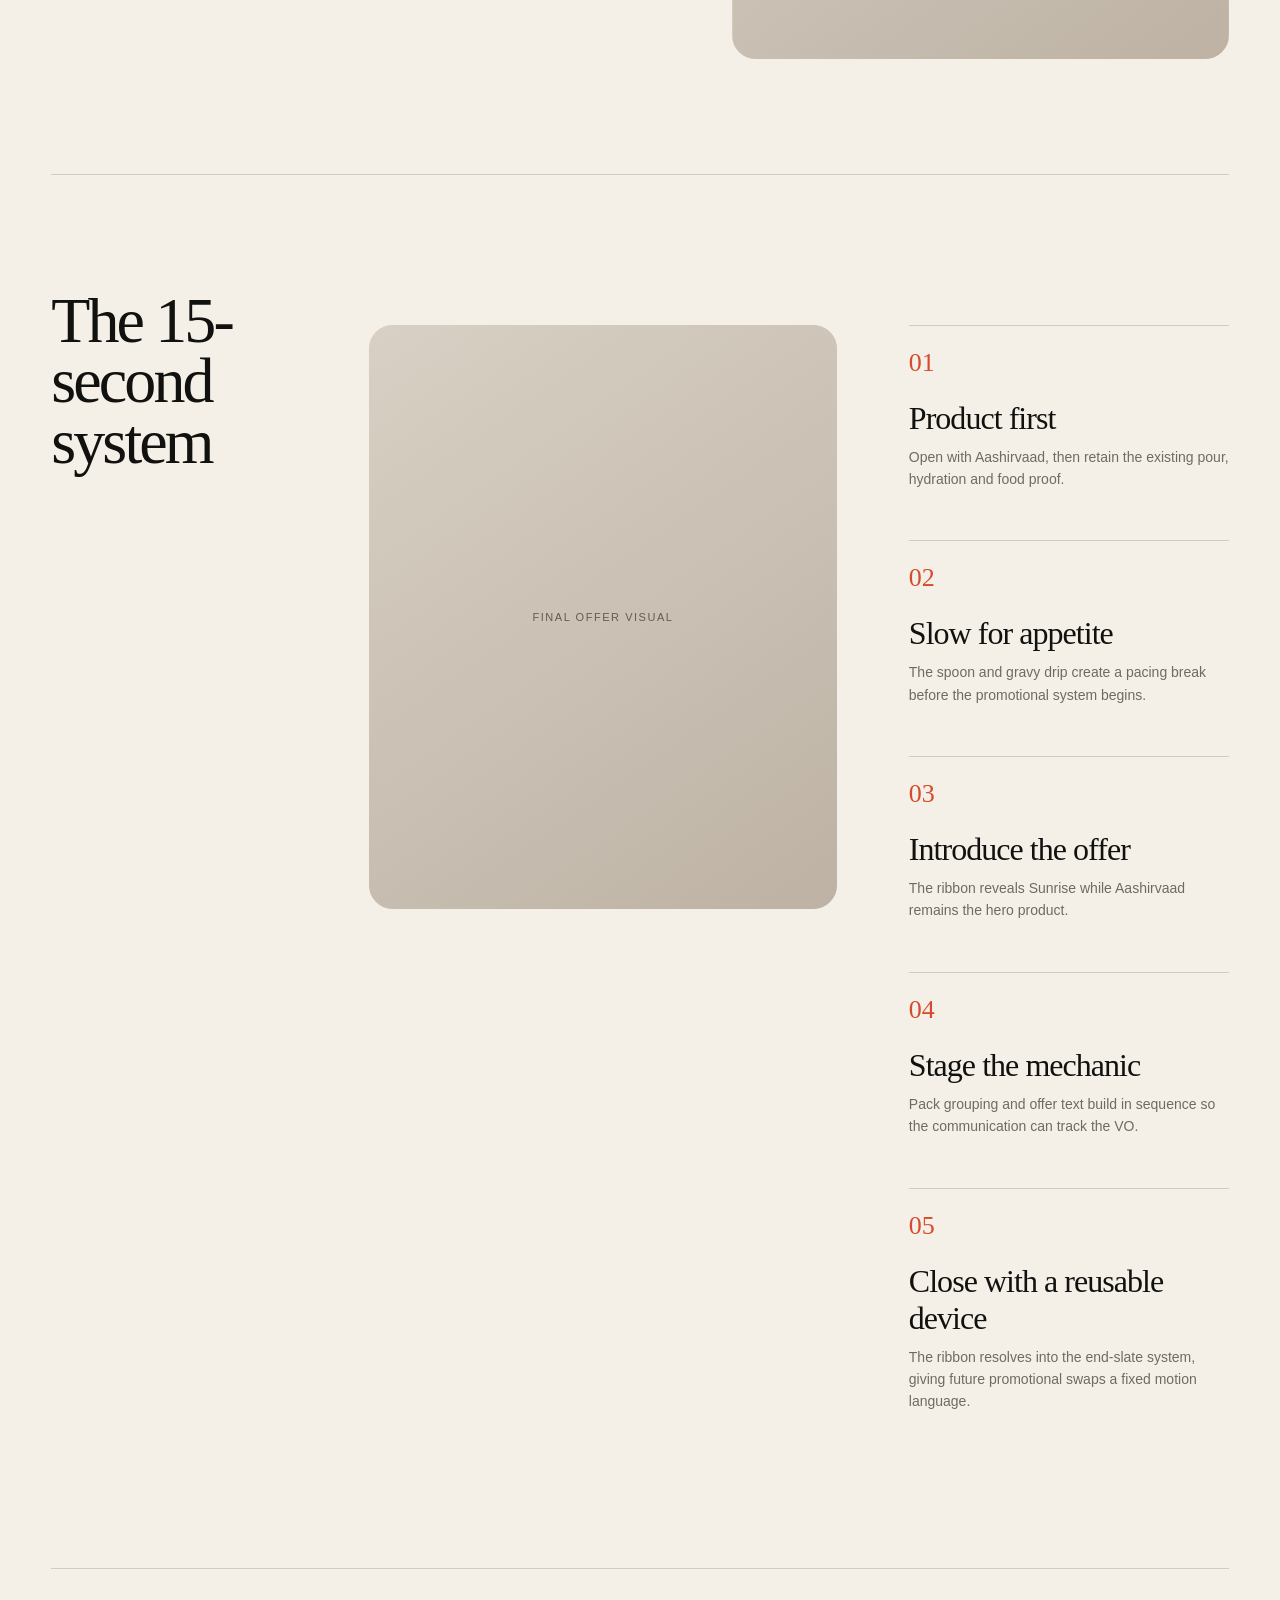
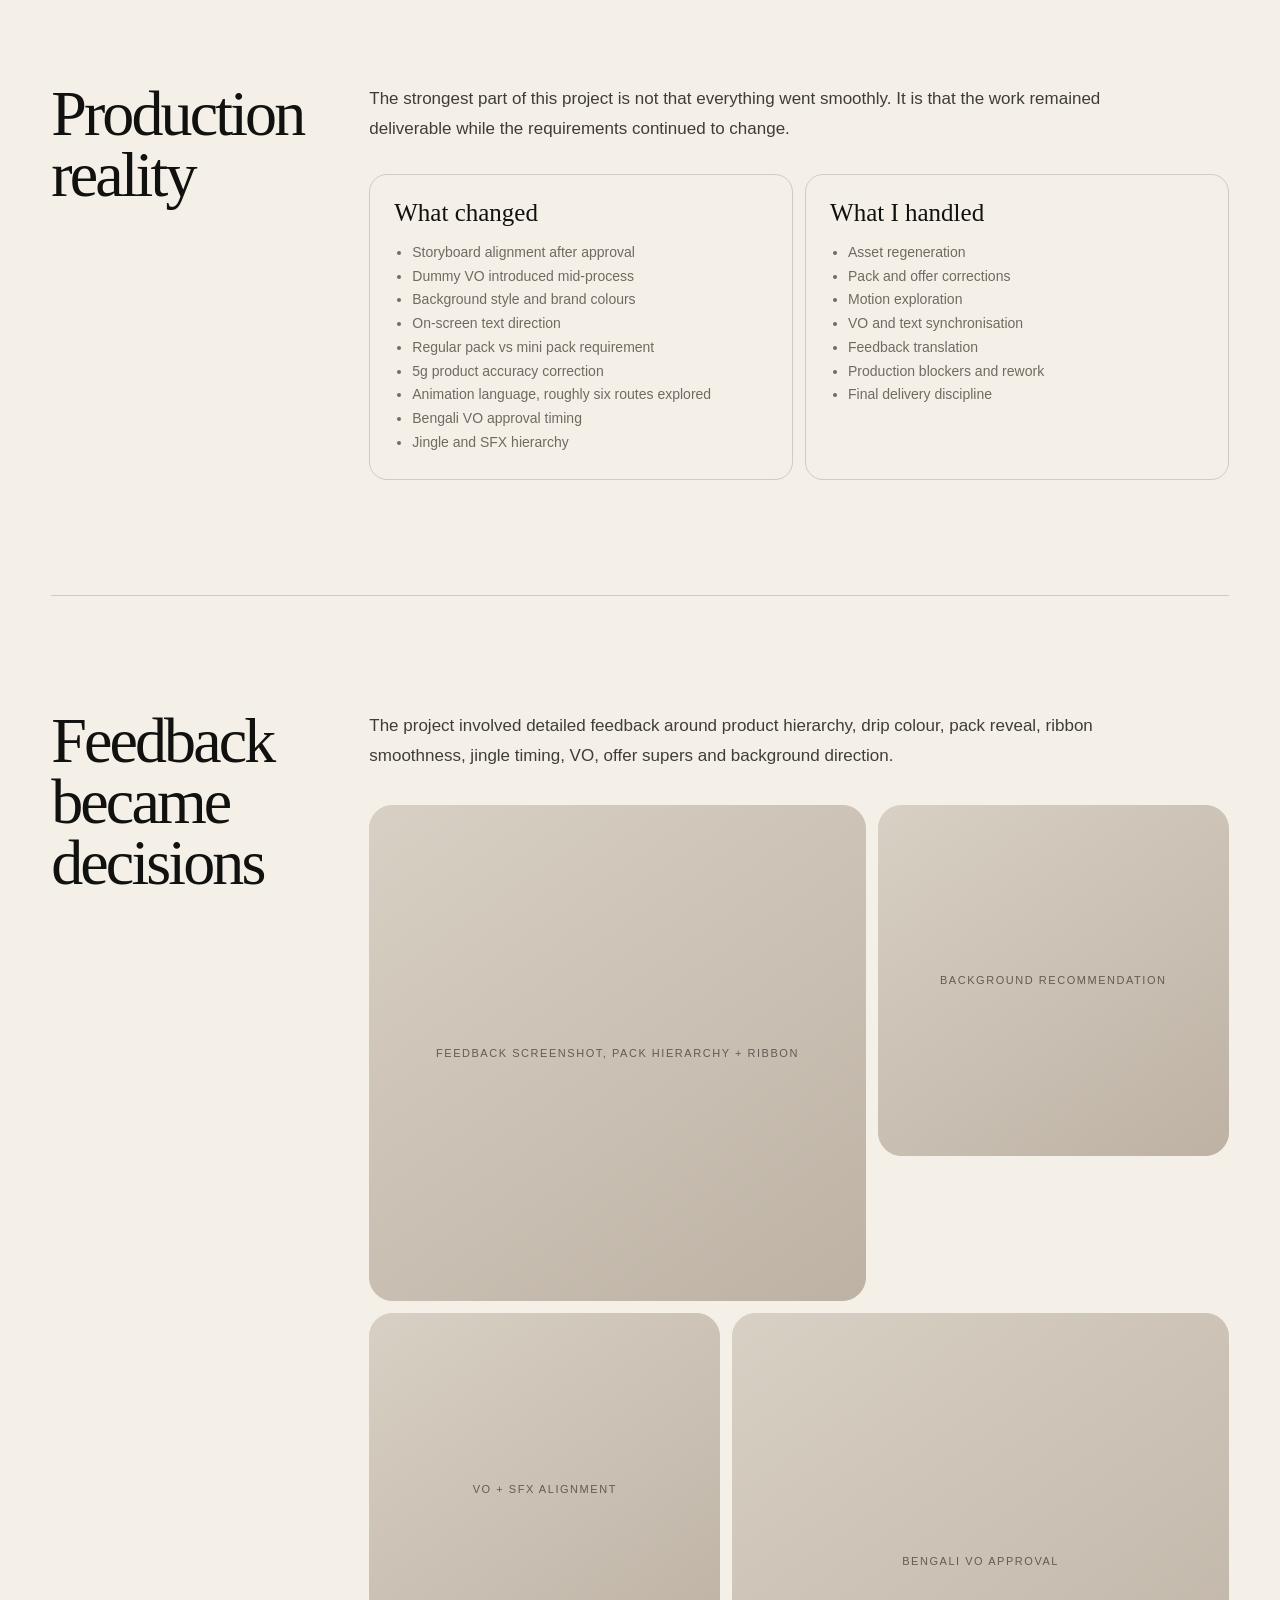
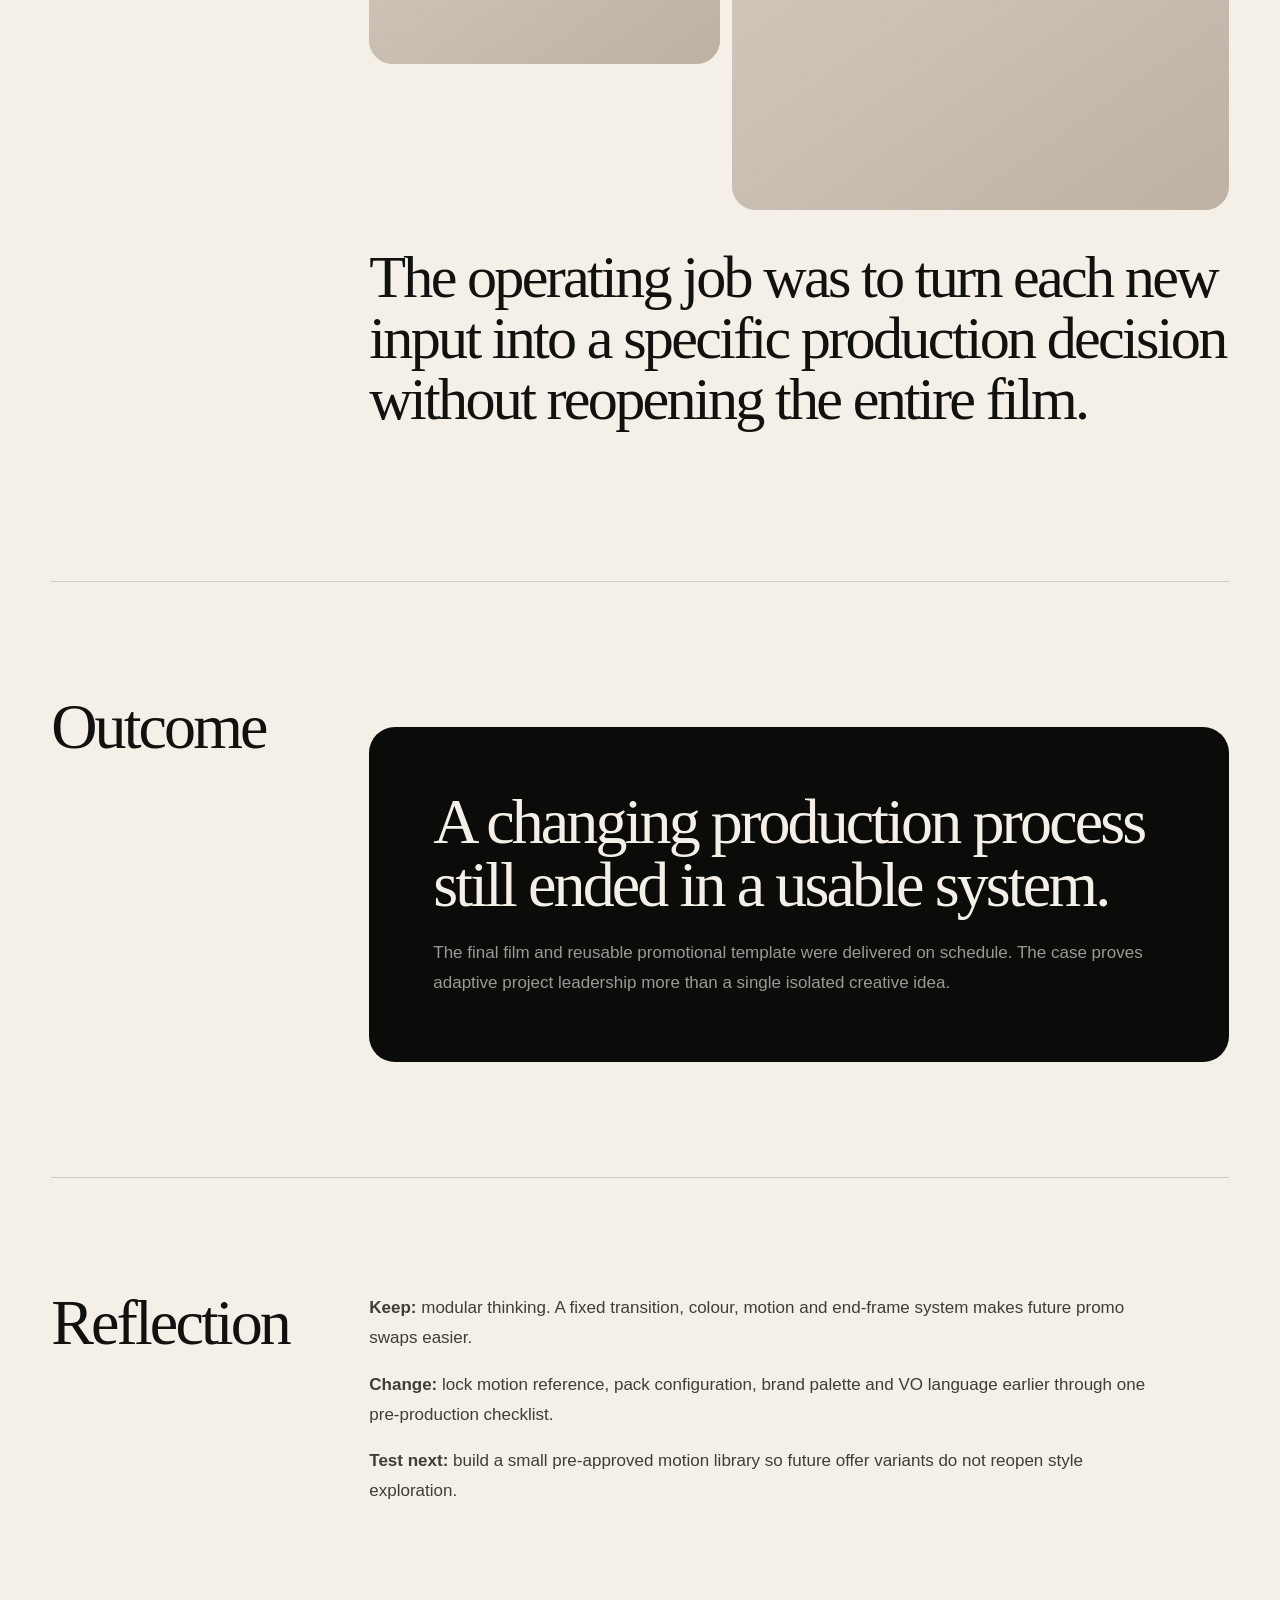
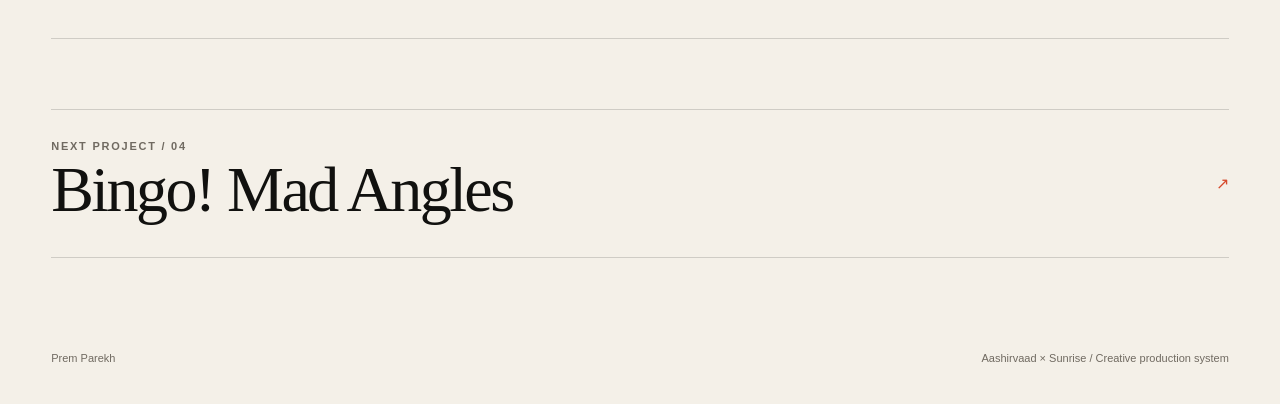
==== commit 862bdcd7: "Rebuild Aashirvaad as visual production case study" ====
--- a/aashirvaad.html
+++ b/aashirvaad.html
@@ -1,18 +1,36 @@
-<!doctype html><html lang="en"><head><meta charset="utf-8"><meta name="viewport" content="width=device-width,initial-scale=1"><meta name="description" content="Aashirvaad Soya Chunks x Sunrise case study by Prem Parekh."><title>Aashirvaad Case Study | Prem Parekh</title><link rel="stylesheet" href="styles.css"></head><body>
-<nav class="site-nav"><div class="container nav-inner"><a class="brand" href="index.html">Prem Parekh</a><div class="nav-links"><a href="index.html#work">Work</a><a href="about.html">About</a><a href="lab.html">Lab</a><a href="resume.html">Resume</a><a class="nav-pill" href="index.html#contact">Contact</a></div></div></nav>
+<!doctype html>
+<html lang="en">
+<head>
+<meta charset="utf-8">
+<meta name="viewport" content="width=device-width,initial-scale=1">
+<meta name="description" content="Aashirvaad Soya Chunks x Sunrise promotional TVC case study by Prem Parekh.">
+<title>Aashirvaad Case Study | Prem Parekh</title>
+<link rel="stylesheet" href="styles.css">
+</head>
+<body>
+<nav class="site-nav"><div class="container nav-inner"><a class="brand" href="index.html">Prem Parekh</a><div class="nav-links"><a href="index.html#work">Work</a><a href="archive.html">Archive</a><a href="about.html">About</a><a href="resume.html">Resume</a><a class="nav-pill" href="index.html#contact">Let's Talk</a></div></div></nav>
 <main>
-<section class="case-hero"><div class="container"><div class="kicker">03 / Aashirvaad Soya Chunks × Sunrise</div><h1>Turning one TVC into a reusable promo system.</h1><p class="hero-lede">A 15-second Bengali TVC adaptation where the real challenge was not only the creative idea, but keeping production coherent while inputs, pack details, VO, colour and motion direction continued to evolve.</p><div class="case-meta"><div><span>Project</span>Reusable promotional TVC template</div><div><span>My role</span>Creative production lead / project execution</div><div><span>Company</span>JuiceLabs.ai / ITC</div><div><span>Evidence</span>Final TVC and modular template delivered on schedule</div></div></div></section>
-<div class="case-cover aash"><div class="cover-label">Existing TVC → food bridge → promo system → reusable end frame</div></div>
+<section class="case-hero"><div class="container case-hero-grid"><div><div class="kicker">03 / Aashirvaad Soya Chunks × Sunrise</div><h1>Turning one TVC into a reusable promo system.</h1><p class="hero-lede">A 15-second Bengali TVC adaptation where the hardest part was keeping one coherent output while storyboard, background, pack details, VO, colour, jingle and motion direction kept evolving.</p></div><div class="case-hero-note"><strong>What this case proves</strong><br><br>Adaptive production leadership, storyboard-to-motion execution, product QA, stakeholder management and modular system thinking.</div></div></section>
+<div class="case-cover-v2"><div class="asset-frame aspect-cinema asset-reveal"><img src="assets/aashirvaad/storyboard-final.jpg" alt="Final Aashirvaad promotional TVC storyboard"><span class="asset-fallback">Use the final storyboard grid uploaded in chat</span></div><div class="case-snapshot"><div><span>Client</span><strong>ITC / Aashirvaad + Sunrise</strong></div><div><span>My role</span><strong>Creative production execution + project leadership</strong></div><div><span>Company</span><strong>JuiceLabs.ai</strong></div><div><span>Output</span><strong>15s TVC + reusable promo template</strong></div><div><span>Signal</span><strong>Delivered on schedule through repeated approval loops</strong></div></div></div>
 <div class="case-body">
-<section class="cs-section reveal"><h2>TL;DR</h2><div class="content"><div class="tldr"><div class="tldr-card"><h3>Problem</h3><p>Add a free-product offer without making the existing TVC feel patched together.</p></div><div class="tldr-card"><h3>Idea</h3><p>Use the food world itself as the transition into a fixed promo system.</p></div><div class="tldr-card"><h3>My contribution</h3><p>Execution, asset regeneration, motion exploration, VO sync, revisions and delivery.</p></div><div class="tldr-card"><h3>Result</h3><p>A delivered 15-second film plus a reusable promotional template.</p></div></div></div></section>
-<section class="cs-section reveal"><h2>Context</h2><div class="content"><p>Aashirvaad already had a Bengali Soya Chunks TVC. The requirement was to repurpose that film into a <strong>templatized 15-second promotional system</strong> that could introduce a free Sunrise Garam Masala ₹5 pack and remain reusable for future promotional swaps.</p><p>This was a production adaptation problem more than a blank-page campaign problem. The existing film, brand mnemonic and product story had to remain intact while the new offer became clear and ownable.</p></div></section>
-<section class="cs-section reveal"><h2>The problem</h2><div class="content"><p>A hard cut from appetising food footage to a generic offer card would make the promo feel bolted on. At the same time, the offer needed enough screen time to communicate product quantity, partner pack and “free” mechanic clearly.</p><div class="insight">The promo needed to feel like the TVC naturally became an offer, not like an offer interrupted the TVC.</div></div></section>
-<section class="cs-section reveal"><h2>My role</h2><div class="content"><p>My responsibility was primarily on the execution and project-management side. I was not claiming ownership of every upstream strategic decision or of the original master TVC.</p><div class="role-grid"><div class="role-box"><h3>I owned / drove</h3><ul><li>Storyboard-to-production execution</li><li>AI asset generation and regeneration</li><li>Product integration and pack corrections</li><li>Animation direction exploration</li><li>Bengali VO fit and timing</li><li>Revision management and final delivery</li></ul></div><div class="role-box"><h3>Project leadership</h3><ul><li>Translated changing client inputs into workable next steps</li><li>Managed production blockers from delayed approvals</li><li>Kept product and offer accuracy under review</li><li>Protected the deadline while scope kept moving</li></ul></div></div></div></section>
-<section class="cs-section reveal"><h2>Constraints</h2><div class="content"><p>This project accumulated real production constraints after initial alignment:</p><div class="solution-steps"><div class="solution-step"><div class="n">01</div><div><h3>Storyboard changes after approval</h3><p>Previously aligned assets and sequences had to be revisited and regenerated.</p></div></div><div class="solution-step"><div class="n">02</div><div><h3>Product accuracy changes</h3><p>The pack setup changed and a generated mini pack incorrectly showed 6g instead of 5g, requiring correction.</p></div></div><div class="solution-step"><div class="n">03</div><div><h3>Motion direction was not locked</h3><p>The initial style was considered old-school, leading to roughly six animation explorations.</p></div></div><div class="solution-step"><div class="n">04</div><div><h3>VO and sound direction evolved</h3><p>Dummy VO, Bengali approval, jingle retention and SFX hierarchy all changed during production.</p></div></div><div class="solution-step"><div class="n">05</div><div><h3>Brand system inputs were incomplete</h3><p>Background and colour direction were initially inferred from the TVC and later reworked after feedback.</p></div></div></div></div></section>
-<section class="cs-section reveal"><h2>Strategy bridge</h2><div class="content"><p>The key visual bridge was to make the existing food world generate the promotional system.</p><div class="flow"><div class="box"><span>Existing story</span>Masala-coated soya + gravy drip</div><div class="arrow">→</div><div class="box"><span>Transition cue</span>Drip becomes red-gold ribbon</div><div class="arrow">→</div><div class="box"><span>Promo system</span>Sunrise reveal + offer + Aashirvaad end frame</div></div><p>The ribbon then becomes a reusable piece of motion language, giving future promo swaps a fixed visual container.</p></div></section>
-<section class="cs-section reveal"><h2>Execution</h2><div class="content"><p>The final storyboard moved through seven core beats inside the 15-second window:</p><div class="solution-steps"><div class="solution-step"><div class="n">01</div><div><h3>Pack setup</h3><p>Aashirvaad hero presence with early promo context.</p></div></div><div class="solution-step"><div class="n">02</div><div><h3>Hydration proof</h3><p>Dry chunks into water, followed by squeeze and drip.</p></div></div><div class="solution-step"><div class="n">03</div><div><h3>Food beauty</h3><p>Chunks enter curry, masala coats the product, spoon shot slows the pace.</p></div></div><div class="solution-step"><div class="n">04</div><div><h3>Promo reveal</h3><p>The gravy drip becomes the red-gold ribbon that introduces Sunrise Garam Masala ₹5.</p></div></div><div class="solution-step"><div class="n">05</div><div><h3>Offer architecture</h3><p>Aashirvaad pack, support pack, quantity mechanic and free offer are staged in sequence.</p></div></div><div class="solution-step"><div class="n">06</div><div><h3>End slate</h3><p>Ribbon/bow system resolves into the existing brand mnemonic.</p></div></div></div></div></section>
-<section class="cs-section reveal"><h2>The version that did not work</h2><div class="content"><div class="fail-box"><h3>Motion that felt too old-school</h3><p>The first animation direction did not match the expected contemporary feel. Instead of defending the execution, I treated the feedback as a production reset and explored around six alternative motion treatments before the style was locked.</p></div><p>This became a useful operating lesson: when motion language is subjective, get explicit style alignment before producing too far downstream.</p></div></section>
-<section class="cs-section reveal"><h2>Outcome</h2><div class="content"><div class="outcome-panel"><div class="big">A complicated production process still ended in a usable system.</div><p>The final film and reusable promotional template were delivered on schedule. The case is less about claiming a single “big idea” and more about demonstrating adaptive project leadership under changing requirements.</p></div></div></section>
-<section class="cs-section reveal"><h2>Reflection</h2><div class="content"><p><strong>Keep:</strong> modular thinking. The fixed ribbon, colour, motion and end-frame system makes future product swaps easier.</p><p><strong>Change:</strong> lock animation reference, pack configuration, brand palette and VO language earlier through a single pre-production checklist.</p><p><strong>Test next:</strong> build a small pre-approved motion library so future promo variants can be generated without re-opening style exploration.</p></div></section>
-<div class="next-project"><a class="next-card" href="dark-fantasy.html"><span><div class="micro muted">Back to project / 01</div><strong>Sunfeast Dark Fantasy</strong></span><span class="work-arrow">↗</span></a></div>
-</div></main><footer class="container"><span>Prem Parekh</span><span>Creative Project Management · Creative Direction · GenAI Production</span></footer><script src="site.js"></script></body></html>+<section class="case-stage reveal"><h2>The brief</h2><div class="case-copy"><p>Repurpose an existing Aashirvaad Soya Chunks TVC into a reusable promotional format for a free Sunrise Garam Masala ₹5 pack.</p><p>This was not a blank-page campaign. The existing product story, mnemonic and food footage needed to remain intact while the offer became clear enough to own the last seconds of the film.</p><div class="big-insight">The promo needed to feel like the TVC naturally became an offer, not like an offer interrupted the TVC.</div></div></section>
+
+<section class="case-stage reveal"><h2>The bridge</h2><div class="case-copy"><p>The key visual move was to let the food world generate the promotional system.</p><div class="flow"><div class="box"><span>Existing story</span>Masala-coated soya + gravy drip</div><div class="arrow">→</div><div class="box"><span>Transition cue</span>Drip becomes red-gold ribbon</div><div class="arrow">→</div><div class="box"><span>Promo system</span>Sunrise reveal + offer + Aashirvaad close</div></div><div class="evidence-grid"><div class="asset-frame aspect-square asset-reveal"><img src="assets/aashirvaad/drip-bridge.jpg" alt="Gravy drip transition concept"><span class="asset-fallback">Slowed spoon shot + drip bridge</span></div><div class="asset-frame aspect-square asset-reveal"><img src="assets/aashirvaad/ribbon-reveal.jpg" alt="Ribbon product reveal"><span class="asset-fallback">Ribbon reveal</span></div><div class="asset-frame aspect-square asset-reveal"><img src="assets/aashirvaad/offer-pack.jpg" alt="Aashirvaad offer pack"><span class="asset-fallback">Offer pack grouping</span></div><div class="asset-frame aspect-square asset-reveal"><img src="assets/aashirvaad/end-frame.jpg" alt="Aashirvaad final offer end frame"><span class="asset-fallback">Final end frame</span></div></div></div></section>
+
+<section class="case-stage reveal"><h2>The 15-second system</h2><div class="case-copy"><div class="sticky-story"><div class="sticky-visual"><div class="asset-frame aspect-portrait asset-reveal"><img src="assets/aashirvaad/offer-pack.jpg" alt="Aashirvaad Soya Chunks and Sunrise offer"><span class="asset-fallback">Final offer visual</span></div></div><div class="story-steps"><div class="story-step"><div class="n">01</div><h3>Product first</h3><p>Open with Aashirvaad, then retain the existing pour, hydration and food proof.</p></div><div class="story-step"><div class="n">02</div><h3>Slow for appetite</h3><p>The spoon and gravy drip create a pacing break before the promotional system begins.</p></div><div class="story-step"><div class="n">03</div><h3>Introduce the offer</h3><p>The ribbon reveals Sunrise while Aashirvaad remains the hero product.</p></div><div class="story-step"><div class="n">04</div><h3>Stage the mechanic</h3><p>Pack grouping and offer text build in sequence so the communication can track the VO.</p></div><div class="story-step"><div class="n">05</div><h3>Close with a reusable device</h3><p>The ribbon resolves into the end-slate system, giving future promotional swaps a fixed motion language.</p></div></div></div></div></section>
+
+<section class="case-stage reveal"><h2>Production reality</h2><div class="case-copy"><p>The strongest part of this project is not that everything went smoothly. It is that the work remained deliverable while the requirements continued to change.</p><div class="role-grid"><div class="role-box"><h3>What changed</h3><ul><li>Storyboard alignment after approval</li><li>Dummy VO introduced mid-process</li><li>Background style and brand colours</li><li>On-screen text direction</li><li>Regular pack vs mini pack requirement</li><li>5g product accuracy correction</li><li>Animation language, roughly six routes explored</li><li>Bengali VO approval timing</li><li>Jingle and SFX hierarchy</li></ul></div><div class="role-box"><h3>What I handled</h3><ul><li>Asset regeneration</li><li>Pack and offer corrections</li><li>Motion exploration</li><li>VO and text synchronisation</li><li>Feedback translation</li><li>Production blockers and rework</li><li>Final delivery discipline</li></ul></div></div></div></section>
+
+<section class="case-stage reveal"><h2>Feedback became decisions</h2><div class="case-copy"><p>The project involved detailed feedback around product hierarchy, drip colour, pack reveal, ribbon smoothness, jingle timing, VO, offer supers and background direction.</p><div class="evidence-grid"><div class="asset-frame aspect-square asset-reveal"><img src="assets/aashirvaad/feedback-01.jpg" alt="Aashirvaad production feedback screenshot"><span class="asset-fallback">Feedback screenshot, pack hierarchy + ribbon</span></div><div class="asset-frame aspect-square asset-reveal"><img src="assets/aashirvaad/feedback-02.jpg" alt="Aashirvaad background recommendation screenshot"><span class="asset-fallback">Background recommendation</span></div><div class="asset-frame aspect-square asset-reveal"><img src="assets/aashirvaad/feedback-03.jpg" alt="Aashirvaad VO and SFX feedback screenshot"><span class="asset-fallback">VO + SFX alignment</span></div><div class="asset-frame aspect-square asset-reveal"><img src="assets/aashirvaad/feedback-04.jpg" alt="Aashirvaad Bengali VO feedback screenshot"><span class="asset-fallback">Bengali VO approval</span></div></div><div class="big-insight">The operating job was to turn each new input into a specific production decision without reopening the entire film.</div></div></section>
+
+<section class="case-stage reveal"><h2>Outcome</h2><div class="case-copy"><div class="outcome-panel"><div class="big">A changing production process still ended in a usable system.</div><p>The final film and reusable promotional template were delivered on schedule. The case proves adaptive project leadership more than a single isolated creative idea.</p></div></div></section>
+
+<section class="case-stage reveal"><h2>Reflection</h2><div class="case-copy"><p><strong>Keep:</strong> modular thinking. A fixed transition, colour, motion and end-frame system makes future promo swaps easier.</p><p><strong>Change:</strong> lock motion reference, pack configuration, brand palette and VO language earlier through one pre-production checklist.</p><p><strong>Test next:</strong> build a small pre-approved motion library so future offer variants do not reopen style exploration.</p></div></section>
+
+<div class="next-project"><a class="next-card" href="bingo.html"><span><div class="micro muted">Next project / 04</div><strong>Bingo! Mad Angles</strong></span><span class="arrow">↗</span></a></div>
+</div>
+</main>
+<footer><span>Prem Parekh</span><span>Aashirvaad × Sunrise / Creative production system</span></footer>
+<script src="site.js"></script>
+</body>
+</html>
--- a/styles.css
+++ b/styles.css
@@ -1,236 +1,268 @@
 :root{
-  --paper:#f3efe7;
-  --paper-2:#e9e2d6;
-  --ink:#10100f;
-  --muted:#716b62;
-  --line:rgba(16,16,15,.16);
+  --paper:#f4f0e8;
+  --paper-2:#e9e2d7;
+  --ink:#11110f;
+  --muted:#706a61;
+  --line:rgba(17,17,15,.16);
   --accent:#d64a2d;
-  --cream:#fffaf0;
-  --black:#0a0a09;
-  --max:1440px;
+  --cream:#fffaf2;
+  --black:#0b0b0a;
+  --max:1480px;
   --pad:clamp(20px,4vw,64px);
 }
 *{box-sizing:border-box}
 html{scroll-behavior:smooth}
 body{margin:0;background:var(--paper);color:var(--ink);font-family:Arial,Helvetica,sans-serif;overflow-x:hidden}
 a{color:inherit;text-decoration:none}
-img,video{max-width:100%;display:block}
+img,video{display:block;width:100%;height:100%;object-fit:cover}
 button{font:inherit}
 ::selection{background:var(--ink);color:var(--paper)}
 .container{width:min(var(--max),calc(100% - (var(--pad)*2)));margin-inline:auto}
-.serif{font-family:Georgia,'Times New Roman',serif}
 .kicker,.micro{font-size:11px;line-height:1.2;letter-spacing:.16em;text-transform:uppercase;font-weight:700}
 .muted{color:var(--muted)}
 .rule{border-top:1px solid var(--line)}
+.serif{font-family:Georgia,'Times New Roman',serif}
 
 /* NAV */
-.site-nav{position:fixed;inset:0 0 auto;z-index:50;background:rgba(243,239,231,.83);backdrop-filter:blur(16px);border-bottom:1px solid rgba(16,16,15,.09)}
+.site-nav{position:fixed;inset:0 0 auto;z-index:80;background:rgba(244,240,232,.82);backdrop-filter:blur(16px);border-bottom:1px solid rgba(17,17,15,.09)}
 .nav-inner{height:68px;display:flex;align-items:center;justify-content:space-between;gap:24px}
-.brand{font-family:Georgia,serif;font-size:22px;font-weight:700;letter-spacing:-.03em}
-.nav-links{display:flex;align-items:center;gap:26px;font-size:13px}
+.brand{font-family:Georgia,'Times New Roman',serif;font-size:22px;font-weight:700;letter-spacing:-.03em}
+.nav-links{display:flex;align-items:center;gap:25px;font-size:13px}
 .nav-links a{position:relative}
 .nav-links a:after{content:"";position:absolute;left:0;right:100%;bottom:-5px;height:1px;background:currentColor;transition:right .25s ease}
 .nav-links a:hover:after{right:0}
 .nav-pill{border:1px solid var(--ink);border-radius:999px;padding:9px 13px}
-.nav-pill:after{display:none}
-
-/* HERO */
-.hero{min-height:100svh;padding:130px 0 62px;display:flex;align-items:flex-end;position:relative}
-.hero-grid{display:grid;grid-template-columns:minmax(0,1.48fr) minmax(280px,.52fr);gap:clamp(36px,6vw,100px);align-items:end}
-.hero h1{font-family:Georgia,serif;font-weight:400;font-size:clamp(62px,10vw,158px);line-height:.84;letter-spacing:-.062em;margin:14px 0 34px;max-width:1160px}
-.hero h1 .accent{color:var(--accent);font-style:italic}
-.hero-lede{font-size:clamp(18px,2vw,25px);line-height:1.45;max-width:800px;color:#38342f}
-.hero-side{border-left:1px solid var(--line);padding-left:26px;display:grid;gap:28px}
-.hero-side strong{font-family:Georgia,serif;font-size:31px;line-height:1.05;font-weight:400;letter-spacing:-.03em}
-.hero-side p{margin:0;color:var(--muted);line-height:1.6;font-size:14px}
-.hero-actions{display:flex;gap:10px;flex-wrap:wrap;margin-top:26px}
-.btn{display:inline-flex;align-items:center;justify-content:space-between;gap:24px;padding:13px 16px;border:1px solid var(--ink);border-radius:999px;font-size:13px;transition:.25s ease}
+.nav-pill:after{display:none!important}
+
+/* GLOBAL TYPE */
+h1,h2,h3,p{margin-top:0}
+.section{padding:clamp(84px,9vw,140px) 0}
+.section-head{display:grid;grid-template-columns:minmax(0,1fr) minmax(280px,500px);gap:48px;align-items:end;margin-bottom:clamp(38px,6vw,76px)}
+.section-head h2{font-family:Georgia,'Times New Roman',serif;font-weight:400;font-size:clamp(44px,6vw,88px);line-height:.95;letter-spacing:-.05em;margin:8px 0 0}
+.section-head p{margin:0;color:var(--muted);font-size:15px;line-height:1.65}
+.btn{display:inline-flex;align-items:center;justify-content:space-between;gap:24px;padding:13px 16px;border:1px solid var(--ink);border-radius:999px;font-size:13px;transition:.25s ease;background:transparent;color:var(--ink)}
 .btn:hover{background:var(--ink);color:var(--paper)}
 .btn.solid{background:var(--ink);color:var(--paper)}
 .btn.solid:hover{background:var(--accent);border-color:var(--accent)}
-.hero-loop{margin-top:34px;display:flex;align-items:center;gap:12px;color:var(--muted)}
-.loop-dot{width:7px;height:7px;border-radius:50%;background:var(--accent);box-shadow:0 0 0 7px rgba(214,74,45,.12)}
-.word-loop{display:inline-block;min-width:105px;color:var(--ink);font-weight:700}
-.hero-code{position:absolute;right:var(--pad);top:112px;font-family:monospace;font-size:10px;line-height:1.55;color:rgba(16,16,15,.35);writing-mode:vertical-rl}
-
-/* SECTIONS */
-.section{padding:clamp(88px,10vw,150px) 0}
-.section-head{display:grid;grid-template-columns:1fr minmax(280px,510px);gap:50px;align-items:end;margin-bottom:clamp(42px,6vw,82px)}
-.section-head h2{font-family:Georgia,serif;font-weight:400;font-size:clamp(46px,6vw,92px);line-height:.95;letter-spacing:-.05em;margin:8px 0 0}
-.section-head p{color:var(--muted);line-height:1.65;margin:0;font-size:15px}
-
-/* SELECTED WORK */
-.work-list{border-top:1px solid var(--line)}
-.work-row{display:grid;grid-template-columns:70px minmax(0,1.35fr) minmax(230px,.65fr) 48px;gap:26px;align-items:center;padding:34px 0;border-bottom:1px solid var(--line);position:relative;cursor:pointer;transition:padding .25s ease}
-.work-row:hover{padding-left:14px}
-.work-num{font-family:Georgia,serif;font-size:21px;color:var(--muted)}
-.work-title{font-family:Georgia,serif;font-size:clamp(34px,4vw,67px);letter-spacing:-.045em;line-height:.98}
-.work-meta{font-size:13px;line-height:1.55;color:var(--muted)}
-.work-arrow{width:43px;height:43px;border:1px solid var(--line);border-radius:50%;display:grid;place-items:center;transition:.25s}
-.work-row:hover .work-arrow{background:var(--ink);color:var(--paper);transform:rotate(45deg)}
-.work-preview{position:fixed;z-index:40;pointer-events:none;width:min(38vw,510px);aspect-ratio:4/3;border-radius:24px;overflow:hidden;opacity:0;transform:translate3d(-50%,-50%,0) scale(.85) rotate(-2deg);transition:opacity .18s ease,transform .18s ease;box-shadow:0 34px 80px rgba(0,0,0,.22)}
-.work-preview.show{opacity:1;transform:translate3d(-50%,-50%,0) scale(1) rotate(-2deg)}
-.preview-art{position:absolute;inset:0}
-.preview-art:after{content:"";position:absolute;inset:0;background:linear-gradient(180deg,transparent,rgba(0,0,0,.25))}
-.preview-dark{background:radial-gradient(circle at 68% 38%,#9a5d33 0 15%,transparent 15.5%),radial-gradient(circle at 67% 38%,#2b120d 0 25%,transparent 25.5%),linear-gradient(145deg,#3c1711,#0a0706 72%)}
-.preview-bingo{background:radial-gradient(circle at 70% 33%,rgba(244,207,60,.45),transparent 18%),linear-gradient(135deg,#12375e,#081525 70%)}
-.preview-bingo:before{content:"";position:absolute;width:190px;height:175px;right:13%;top:19%;background:#f2cd3f;clip-path:polygon(50% 0,100% 100%,0 100%);transform:rotate(15deg)}
-.preview-aash{background:radial-gradient(circle at 72% 50%,rgba(255,188,70,.45),transparent 22%),linear-gradient(140deg,#7c1d1c,#250605 75%)}
-.preview-aash:before{content:"";position:absolute;width:330px;height:80px;border:18px solid #d8a036;border-left-color:#8e1e1f;border-bottom-color:#8e1e1f;border-radius:80% 20% 80% 20%;right:6%;top:32%;transform:rotate(-18deg)}
-.work-cards{display:grid;grid-template-columns:repeat(3,1fr);gap:14px;margin-top:34px}
-.mini-card{border:1px solid var(--line);border-radius:18px;padding:24px;min-height:230px;display:flex;flex-direction:column;justify-content:space-between;transition:.25s;background:rgba(255,255,255,.12)}
-.mini-card:hover{transform:translateY(-5px);background:rgba(255,255,255,.38)}
-.mini-card h3{font-family:Georgia,serif;font-size:28px;line-height:1.04;letter-spacing:-.03em;margin:0}
-.mini-card p{font-size:13px;line-height:1.5;color:var(--muted);margin:10px 0 0}
-.mini-card .tag{font-size:10px;text-transform:uppercase;letter-spacing:.14em;color:var(--muted)}
-
-/* EDGE */
-.edge-wrap{background:var(--black);color:var(--paper);border-radius:clamp(24px,3vw,46px);padding:clamp(36px,6vw,84px)}
-.edge-wrap .section-head{margin-bottom:50px}
-.edge-wrap .section-head p,.edge-wrap .muted{color:rgba(243,239,231,.58)}
-.edge-grid{display:grid;grid-template-columns:repeat(4,1fr);border-top:1px solid rgba(255,255,255,.16);border-left:1px solid rgba(255,255,255,.16)}
-.edge-item{padding:28px;border-right:1px solid rgba(255,255,255,.16);border-bottom:1px solid rgba(255,255,255,.16);min-height:275px;display:flex;flex-direction:column;justify-content:space-between}
-.edge-item .n{font-family:Georgia,serif;font-size:50px;color:var(--accent)}
-.edge-item h3{font-family:Georgia,serif;font-size:26px;font-weight:400;margin:24px 0 10px}
-.edge-item p{font-size:13px;line-height:1.55;color:rgba(243,239,231,.58);margin:0}
+
+/* REAL-ASSET FRAME SYSTEM */
+.asset-frame{position:relative;overflow:hidden;background:#d8d0c4;border-radius:24px;min-height:260px}
+.asset-frame img{transition:transform .7s cubic-bezier(.2,.7,.2,1),opacity .35s ease}
+.asset-frame:hover img{transform:scale(1.025)}
+.asset-frame .asset-fallback{position:absolute;inset:0;display:none;place-items:center;text-align:center;padding:24px;background:linear-gradient(145deg,#d8d0c4,#bdb2a4);font-size:11px;letter-spacing:.14em;text-transform:uppercase;color:#625c54}
+.asset-frame.asset-missing .asset-fallback{display:grid}
+.asset-frame.asset-missing img{opacity:0}
+.asset-caption{position:absolute;left:16px;bottom:16px;z-index:3;background:rgba(9,9,8,.78);color:#fff;border-radius:999px;padding:8px 11px;font-size:10px;letter-spacing:.12em;text-transform:uppercase;backdrop-filter:blur(8px)}
+.aspect-wide{aspect-ratio:16/9}
+.aspect-cinema{aspect-ratio:2.1/1}
+.aspect-square{aspect-ratio:1/1}
+.aspect-portrait{aspect-ratio:4/5}
+.asset-reveal{clip-path:inset(10% 0 0 0);opacity:.82;transform:scale(1.025);transition:clip-path .75s cubic-bezier(.2,.7,.2,1),opacity .65s ease,transform .75s ease}
+.asset-reveal.visible{clip-path:inset(0);opacity:1;transform:scale(1)}
+
+/* HOME HERO */
+.hero{min-height:78svh;padding:118px 0 54px;display:flex;align-items:center}
+.hero-grid{display:grid;grid-template-columns:minmax(0,.9fr) minmax(420px,1.1fr);gap:clamp(34px,6vw,86px);align-items:center}
+.hero h1{font-family:Georgia,'Times New Roman',serif;font-weight:400;font-size:clamp(60px,8.2vw,128px);line-height:.86;letter-spacing:-.06em;margin:14px 0 28px}
+.hero h1 .accent{color:var(--accent);font-style:italic}
+.hero-lede{font-size:clamp(17px,1.7vw,23px);line-height:1.48;max-width:700px;color:#3d3934}
+.hero-actions{display:flex;gap:10px;flex-wrap:wrap;margin-top:24px}
+.hero-visual{min-height:540px;position:relative}
+.hero-reel{position:relative;width:100%;height:100%;min-height:540px;border-radius:30px;overflow:hidden;background:#c8bfb2}
+.hero-frame{position:absolute;inset:0;opacity:0;transform:scale(1.035);transition:opacity .8s ease,transform 3.6s ease}
+.hero-frame.active{opacity:1;transform:scale(1)}
+.hero-frame img{filter:saturate(.96) contrast(1.02)}
+.hero-frame:after{content:"";position:absolute;inset:0;background:linear-gradient(180deg,transparent 54%,rgba(0,0,0,.58))}
+.hero-frame-copy{position:absolute;z-index:3;left:24px;right:24px;bottom:22px;color:#fff;display:flex;align-items:end;justify-content:space-between;gap:24px}
+.hero-frame-copy strong{font-family:Georgia,'Times New Roman',serif;font-size:clamp(25px,3vw,42px);font-weight:400;letter-spacing:-.035em}
+.hero-frame-copy span{font-size:10px;letter-spacing:.14em;text-transform:uppercase;opacity:.78}
+.hero-progress{position:absolute;z-index:5;top:18px;left:18px;right:18px;display:grid;grid-template-columns:repeat(4,1fr);gap:6px}
+.hero-progress i{height:2px;background:rgba(255,255,255,.3);overflow:hidden;position:relative}
+.hero-progress i:before{content:"";position:absolute;inset:0;background:#fff;transform:scaleX(0);transform-origin:left}
+.hero-progress i.active:before{animation:progress 3.5s linear forwards}
+@keyframes progress{to{transform:scaleX(1)}}
+
+/* FEATURED PROJECT CHAPTERS */
+.featured{padding-top:34px}
+.project-chapter{padding:clamp(78px,9vw,132px) 0;border-top:1px solid var(--line)}
+.chapter-head{display:grid;grid-template-columns:100px minmax(0,1fr) minmax(230px,360px);gap:32px;align-items:end;margin-bottom:36px}
+.chapter-num{font-family:Georgia,'Times New Roman',serif;font-size:26px;color:var(--accent)}
+.chapter-title h2{font-family:Georgia,'Times New Roman',serif;font-size:clamp(48px,7vw,106px);font-weight:400;line-height:.9;letter-spacing:-.055em;margin:7px 0 0}
+.chapter-summary{font-size:14px;line-height:1.58;color:var(--muted)}
+.chapter-grid{display:grid;grid-template-columns:minmax(0,1.35fr) minmax(290px,.65fr);gap:14px}
+.chapter-grid.reverse{grid-template-columns:minmax(290px,.65fr) minmax(0,1.35fr)}
+.chapter-side{display:grid;gap:14px}
+.chapter-side .asset-frame{min-height:0}
+.chapter-foot{display:flex;justify-content:space-between;align-items:center;gap:20px;margin-top:18px}
+.tags{display:flex;gap:7px;flex-wrap:wrap}
+.tag{border:1px solid var(--line);border-radius:999px;padding:7px 10px;font-size:10px;letter-spacing:.1em;text-transform:uppercase;color:var(--muted)}
+.project-link{font-size:13px;border-bottom:1px solid currentColor;padding-bottom:4px}
+
+/* ARCHIVE GRID */
+.archive-preview{border-top:1px solid var(--line)}
+.archive-grid{display:grid;grid-template-columns:repeat(12,1fr);gap:12px}
+.archive-card{position:relative;overflow:hidden;border-radius:22px;background:#d4cdc1;min-height:310px}
+.archive-card:nth-child(1){grid-column:span 7;min-height:520px}
+.archive-card:nth-child(2){grid-column:span 5;min-height:520px}
+.archive-card:nth-child(3){grid-column:span 4}
+.archive-card:nth-child(4){grid-column:span 8}
+.archive-card:nth-child(5){grid-column:span 6;min-height:410px}
+.archive-card:nth-child(6){grid-column:span 6;min-height:410px}
+.archive-card:after{content:"";position:absolute;inset:0;background:linear-gradient(180deg,transparent 40%,rgba(0,0,0,.68));pointer-events:none}
+.archive-card .archive-meta{position:absolute;z-index:3;left:18px;right:18px;bottom:17px;color:#fff;display:flex;align-items:end;justify-content:space-between;gap:20px}
+.archive-card h3{font-family:Georgia,'Times New Roman',serif;font-size:clamp(27px,3vw,43px);font-weight:400;letter-spacing:-.04em;margin:0}
+.archive-card p{font-size:11px;line-height:1.4;text-transform:uppercase;letter-spacing:.11em;margin:6px 0 0;opacity:.78}
+.archive-card .arrow{font-size:24px;transition:transform .25s ease}
+.archive-card:hover .arrow{transform:translate(3px,-3px)}
+.archive-cta{display:flex;justify-content:flex-end;margin-top:22px}
+
+/* PROCESS */
+.process-wrap{background:var(--black);color:var(--paper);border-radius:34px;padding:clamp(34px,5vw,70px)}
+.process-wrap .section-head{margin-bottom:44px}
+.process-wrap .section-head p{color:rgba(244,240,232,.58)}
+.process-track{display:grid;grid-template-columns:repeat(5,1fr);border-top:1px solid rgba(255,255,255,.18);border-left:1px solid rgba(255,255,255,.18)}
+.process-step{padding:26px 22px;border-right:1px solid rgba(255,255,255,.18);border-bottom:1px solid rgba(255,255,255,.18);min-height:220px;display:flex;flex-direction:column;justify-content:space-between}
+.process-step b{font-family:Georgia,'Times New Roman',serif;font-size:44px;font-weight:400;color:var(--accent)}
+.process-step strong{font-family:Georgia,'Times New Roman',serif;font-size:25px;font-weight:400}
+.process-step p{font-size:12px;line-height:1.5;color:rgba(244,240,232,.58);margin:8px 0 0}
 
 /* EXPERIENCE */
 .exp-list{border-top:1px solid var(--line)}
-.exp-row{display:grid;grid-template-columns:170px minmax(260px,.7fr) minmax(0,1.3fr);gap:30px;padding:28px 0;border-bottom:1px solid var(--line);align-items:start}
-.exp-stage{font-family:Georgia,serif;font-size:20px;color:var(--accent)}
-.exp-company{font-family:Georgia,serif;font-size:31px;letter-spacing:-.03em}
-.exp-role{font-size:11px;text-transform:uppercase;letter-spacing:.14em;color:var(--muted);margin-top:7px}
-.exp-copy{font-size:14px;line-height:1.65;color:var(--muted);max-width:700px}
-.exp-reveal{margin-top:12px;padding:13px 14px;border:1px solid var(--line);border-radius:12px;font-size:12px;color:var(--muted);display:none}
-.exp-row:hover .exp-reveal{display:block}
+.exp-row{display:grid;grid-template-columns:150px minmax(230px,.68fr) minmax(0,1.32fr);gap:28px;padding:27px 0;border-bottom:1px solid var(--line);align-items:start}
+.exp-stage{font-family:Georgia,'Times New Roman',serif;font-size:18px;color:var(--accent)}
+.exp-company{font-family:Georgia,'Times New Roman',serif;font-size:31px;letter-spacing:-.03em}
+.exp-role{font-size:10px;text-transform:uppercase;letter-spacing:.14em;color:var(--muted);margin-top:7px}
+.exp-copy{font-size:14px;line-height:1.62;color:var(--muted);max-width:760px}
+.exp-thumbs{display:flex;gap:7px;margin-top:12px}
+.exp-thumbs span{width:50px;height:38px;border-radius:7px;background:#c8bfb2}
 
 /* ABOUT PREVIEW */
-.about-preview{display:grid;grid-template-columns:minmax(300px,.75fr) minmax(0,1.25fr);gap:clamp(45px,8vw,120px);align-items:center}
-.portrait-art{min-height:560px;border-radius:34px;background:linear-gradient(145deg,#dad1c1,#9f8e77 55%,#5c554c);position:relative;overflow:hidden}
-.portrait-art:before{content:"PP";font-family:Georgia,serif;font-size:clamp(130px,18vw,280px);position:absolute;left:-10px;bottom:-40px;color:rgba(255,255,255,.48);letter-spacing:-.08em}
-.portrait-art:after{content:"creative direction / project ownership / genAI";position:absolute;right:18px;top:18px;writing-mode:vertical-rl;font-size:10px;letter-spacing:.15em;text-transform:uppercase;color:rgba(16,16,15,.52)}
-.about-copy h2{font-family:Georgia,serif;font-size:clamp(45px,6vw,88px);font-weight:400;letter-spacing:-.05em;line-height:.94;margin:10px 0 24px}
-.about-copy p{font-size:17px;line-height:1.72;color:#444038;max-width:710px}
-
-/* LAB */
-.lab-grid{display:grid;grid-template-columns:repeat(4,1fr);gap:12px}
-.lab-card{position:relative;min-height:310px;border-radius:20px;overflow:hidden;padding:20px;display:flex;flex-direction:column;justify-content:space-between;border:1px solid var(--line);background:rgba(255,255,255,.2)}
-.lab-card h3{font-family:Georgia,serif;font-size:28px;font-weight:400;line-height:1;margin:0}
-.lab-card p{font-size:12px;color:var(--muted);line-height:1.55;max-width:250px}
-.lab-orb{width:120px;height:120px;border-radius:50%;background:radial-gradient(circle at 35% 30%,#f9bd84,#d64a2d 55%,#742215);filter:blur(.2px);box-shadow:0 24px 80px rgba(214,74,45,.2);align-self:flex-end;transition:.35s}
-.lab-card:hover .lab-orb{transform:scale(1.22) translate(-10px,-7px);border-radius:36% 64% 57% 43%}
-.lab-card:nth-child(2) .lab-orb{background:radial-gradient(circle at 35% 30%,#d7e2e0,#315a52 55%,#0e2521)}
-.lab-card:nth-child(3) .lab-orb{background:radial-gradient(circle at 35% 30%,#f8dc76,#c24c25 55%,#40110c)}
-.lab-card:nth-child(4) .lab-orb{background:radial-gradient(circle at 35% 30%,#d4c6ef,#5a4078 55%,#21152f)}
+.about-preview{display:grid;grid-template-columns:minmax(300px,.8fr) minmax(0,1.2fr);gap:clamp(40px,7vw,100px);align-items:center}
+.portrait-art{min-height:560px;border-radius:30px;overflow:hidden;background:linear-gradient(145deg,#d7cec1,#9f917e 55%,#5d554d);position:relative}
+.portrait-art:before{content:"PREM";position:absolute;left:18px;bottom:12px;color:rgba(255,255,255,.5);font-family:Georgia,'Times New Roman',serif;font-size:clamp(68px,10vw,150px);letter-spacing:-.07em}
+.about-copy h2{font-family:Georgia,'Times New Roman',serif;font-size:clamp(44px,6vw,84px);font-weight:400;letter-spacing:-.05em;line-height:.94;margin:10px 0 24px}
+.about-copy p{font-size:16px;line-height:1.72;color:#45413b;max-width:720px}
 
 /* CONTACT */
-.contact-panel{background:var(--accent);color:#fff;border-radius:clamp(24px,3vw,46px);padding:clamp(38px,6vw,84px);display:grid;grid-template-columns:minmax(0,1.4fr) minmax(260px,.6fr);gap:50px;align-items:end}
-.contact-panel h2{font-family:Georgia,serif;font-size:clamp(58px,8vw,126px);line-height:.84;letter-spacing:-.055em;font-weight:400;margin:8px 0 28px}
-.contact-panel p{max-width:660px;line-height:1.55;color:rgba(255,255,255,.72)}
+.contact-panel{background:var(--accent);color:#fff;border-radius:34px;padding:clamp(38px,6vw,80px);display:grid;grid-template-columns:minmax(0,1.35fr) minmax(250px,.65fr);gap:46px;align-items:end}
+.contact-panel h2{font-family:Georgia,'Times New Roman',serif;font-size:clamp(56px,8vw,118px);line-height:.86;letter-spacing:-.055em;font-weight:400;margin:8px 0 24px}
+.contact-panel p{max-width:650px;line-height:1.58;color:rgba(255,255,255,.75)}
 .contact-links{display:grid;gap:9px}
-.contact-links a{padding:14px 16px;border:1px solid rgba(255,255,255,.35);border-radius:999px;display:flex;justify-content:space-between;font-size:13px;transition:.25s}
+.contact-links a{padding:13px 15px;border:1px solid rgba(255,255,255,.38);border-radius:999px;display:flex;justify-content:space-between;font-size:13px;transition:.25s}
 .contact-links a:hover{background:#fff;color:var(--accent)}
-footer{padding:25px 0 40px;display:flex;justify-content:space-between;gap:20px;color:var(--muted);font-size:11px}
-
-/* CASE STUDIES */
-.case-hero{padding:132px 0 70px}
-.case-hero h1{font-family:Georgia,serif;font-size:clamp(58px,9vw,136px);font-weight:400;line-height:.86;letter-spacing:-.058em;margin:15px 0 34px;max-width:1200px}
-.case-meta{display:grid;grid-template-columns:repeat(4,1fr);gap:18px;border-top:1px solid var(--line);padding-top:22px;margin-top:55px}
-.case-meta div{font-size:13px;line-height:1.45}
-.case-meta span{display:block;font-size:10px;letter-spacing:.14em;text-transform:uppercase;color:var(--muted);margin-bottom:7px}
-.case-cover{height:min(72vw,760px);border-radius:30px;margin:0 var(--pad);position:relative;overflow:hidden}
-.case-cover.dark{background:radial-gradient(circle at 68% 37%,#9a5d33 0 13%,transparent 13.5%),radial-gradient(circle at 68% 37%,#2b120d 0 22%,transparent 22.5%),linear-gradient(145deg,#3c1711,#0a0706 72%)}
-.case-cover.bingo{background:linear-gradient(135deg,#173d66,#07131f 72%)}
-.case-cover.bingo:before{content:"";position:absolute;width:34vw;max-width:510px;aspect-ratio:1;right:9%;top:10%;background:#f1cb3f;clip-path:polygon(50% 0,100% 100%,0 100%);transform:rotate(13deg)}
-.case-cover.aash{background:radial-gradient(circle at 70% 50%,rgba(255,194,75,.43),transparent 22%),linear-gradient(140deg,#861e1d,#260605 75%)}
-.case-cover.aash:before{content:"";position:absolute;width:52vw;max-width:680px;height:13vw;max-height:170px;border:clamp(15px,2vw,28px) solid #d8a037;border-left-color:#8d1d1d;border-bottom-color:#8d1d1d;border-radius:80% 20% 80% 20%;right:5%;top:32%;transform:rotate(-16deg)}
-.case-cover .cover-label{position:absolute;left:28px;bottom:24px;color:#fff;font-size:11px;letter-spacing:.16em;text-transform:uppercase}
-.case-body{width:min(1100px,calc(100% - (var(--pad)*2)));margin-inline:auto}
-.cs-section{padding:90px 0;border-bottom:1px solid var(--line);display:grid;grid-template-columns:250px 1fr;gap:50px}
-.cs-section h2{font-family:Georgia,serif;font-size:clamp(34px,4vw,58px);font-weight:400;letter-spacing:-.04em;line-height:1;margin:0}
-.cs-section .content{font-size:17px;line-height:1.72;color:#3e3a34;max-width:760px}
-.cs-section .content p:first-child{margin-top:0}
-.cs-section .content strong{color:var(--ink)}
-.tldr{display:grid;grid-template-columns:repeat(4,1fr);gap:12px;margin-top:30px}
-.tldr-card{border:1px solid var(--line);border-radius:16px;padding:18px;min-height:180px}
-.tldr-card h3{font-size:10px;letter-spacing:.14em;text-transform:uppercase;color:var(--muted);margin:0 0 38px}
-.tldr-card p{font-family:Georgia,serif;font-size:22px;line-height:1.13;margin:0;color:var(--ink)}
-.role-grid{display:grid;grid-template-columns:1fr 1fr;gap:12px;margin-top:25px}
-.role-box{border:1px solid var(--line);border-radius:16px;padding:20px}
-.role-box h3{font-size:10px;letter-spacing:.14em;text-transform:uppercase;color:var(--muted);margin:0 0 15px}
-.role-box ul{margin:0;padding-left:17px;font-size:14px;line-height:1.75;color:#47423b}
-.insight{font-family:Georgia,serif;font-size:clamp(42px,6vw,86px);line-height:.98;letter-spacing:-.05em;color:var(--ink);margin:15px 0}
-.flow{display:grid;grid-template-columns:1fr auto 1fr auto 1fr;gap:14px;align-items:center;margin:28px 0}
-.flow .box{border:1px solid var(--line);padding:22px;border-radius:15px;min-height:120px;display:grid;align-content:center}
-.flow .box span{font-size:10px;letter-spacing:.12em;text-transform:uppercase;color:var(--muted);margin-bottom:8px}
-.flow .arrow{font-size:22px;color:var(--accent)}
-.explore-grid{display:grid;grid-template-columns:repeat(3,1fr);gap:12px;margin-top:28px}
-.explore{min-height:250px;border-radius:18px;padding:20px;color:#fff;display:flex;flex-direction:column;justify-content:space-between}
-.explore:nth-child(1){background:#181716}.explore:nth-child(2){background:#6d2118}.explore:nth-child(3){background:#2d4e47}
-.explore h3{font-family:Georgia,serif;font-size:31px;font-weight:400;margin:0}
-.explore p{font-size:12px;line-height:1.5;color:rgba(255,255,255,.65)}
-.fail-box{border-left:4px solid var(--accent);padding:25px 28px;background:rgba(214,74,45,.06);margin-top:28px}
-.fail-box h3{font-family:Georgia,serif;font-size:30px;font-weight:400;margin:0 0 10px}
-.solution-steps{display:grid;gap:10px;margin-top:28px}
-.solution-step{display:grid;grid-template-columns:72px 1fr;gap:22px;padding:22px;border:1px solid var(--line);border-radius:16px}
-.solution-step .n{font-family:Georgia,serif;font-size:36px;color:var(--accent)}
-.solution-step h3{font-family:Georgia,serif;font-size:27px;font-weight:400;margin:0 0 7px}
-.solution-step p{font-size:14px;line-height:1.55;color:var(--muted);margin:0}
-.outcome-panel{background:var(--black);color:var(--paper);border-radius:30px;padding:clamp(35px,5vw,70px);margin-top:25px}
-.outcome-panel .big{font-family:Georgia,serif;font-size:clamp(42px,6vw,82px);line-height:1;letter-spacing:-.05em;margin:0 0 20px}
-.outcome-panel p{color:rgba(243,239,231,.62);max-width:760px;line-height:1.65}
-.next-project{padding:85px 0 120px}
-.next-card{border-top:1px solid var(--line);border-bottom:1px solid var(--line);padding:34px 0;display:flex;align-items:center;justify-content:space-between;gap:30px}
-.next-card strong{font-family:Georgia,serif;font-size:clamp(36px,5vw,75px);font-weight:400;letter-spacing:-.04em}
-
-/* SUBPAGES */
-.simple-hero{padding:150px 0 80px}
-.simple-hero h1{font-family:Georgia,serif;font-size:clamp(62px,9vw,140px);font-weight:400;letter-spacing:-.058em;line-height:.87;margin:10px 0 28px}
-.simple-hero p{font-size:19px;line-height:1.65;max-width:780px;color:#423e37}
+footer{width:min(var(--max),calc(100% - (var(--pad)*2)));margin-inline:auto;padding:24px 0 40px;display:flex;justify-content:space-between;gap:20px;color:var(--muted);font-size:11px}
+
+/* CASE STUDIES V2 */
+.case-hero{padding:128px 0 54px}
+.case-hero-grid{display:grid;grid-template-columns:minmax(0,1.15fr) minmax(260px,.55fr);gap:clamp(40px,7vw,110px);align-items:end}
+.case-hero h1{font-family:Georgia,'Times New Roman',serif;font-size:clamp(58px,8.7vw,132px);font-weight:400;line-height:.86;letter-spacing:-.06em;margin:14px 0 26px}
+.case-hero .hero-lede{max-width:800px}
+.case-hero-note{border-left:1px solid var(--line);padding-left:24px;font-size:14px;line-height:1.58;color:var(--muted)}
+.case-cover-v2{width:min(calc(100% - (var(--pad)*2)),1700px);margin:0 auto;border-radius:30px;overflow:hidden}
+.case-cover-v2 .asset-frame{border-radius:30px;min-height:520px}
+.case-snapshot{display:grid;grid-template-columns:repeat(5,1fr);gap:1px;background:var(--line);margin-top:26px;border:1px solid var(--line)}
+.case-snapshot div{background:var(--paper);padding:17px}
+.case-snapshot span{display:block;font-size:9px;text-transform:uppercase;letter-spacing:.14em;color:var(--muted);margin-bottom:7px}
+.case-snapshot strong{font-size:13px;line-height:1.38;font-weight:500}
+.case-body{width:min(1220px,calc(100% - (var(--pad)*2)));margin:0 auto}
+.case-stage{display:grid;grid-template-columns:minmax(220px,.42fr) minmax(0,1.58fr);gap:clamp(36px,7vw,100px);padding:clamp(80px,9vw,132px) 0;border-bottom:1px solid var(--line)}
+.case-stage h2{font-family:Georgia,'Times New Roman',serif;font-weight:400;font-size:clamp(38px,5vw,68px);line-height:.95;letter-spacing:-.045em;margin:0}
+.case-copy p{font-size:17px;line-height:1.75;color:#403c37;max-width:780px}
+.big-insight{font-family:Georgia,'Times New Roman',serif;font-size:clamp(34px,4.7vw,66px);line-height:1.02;letter-spacing:-.045em;margin:36px 0;color:var(--ink)}
+.compare{display:grid;grid-template-columns:1fr 60px 1fr;gap:16px;align-items:center;margin-top:28px}
+.compare-card{border:1px solid var(--line);border-radius:18px;padding:24px;min-height:190px;display:flex;flex-direction:column;justify-content:space-between}
+.compare-card .label{font-size:10px;letter-spacing:.14em;text-transform:uppercase;color:var(--muted)}
+.compare-card strong{font-family:Georgia,'Times New Roman',serif;font-size:31px;font-weight:400}
+.compare-arrow{text-align:center;font-size:24px;color:var(--accent)}
+.evidence-grid{display:grid;grid-template-columns:repeat(12,1fr);gap:12px;margin-top:34px}
+.evidence-grid .asset-frame:nth-child(1){grid-column:span 7}
+.evidence-grid .asset-frame:nth-child(2){grid-column:span 5}
+.evidence-grid .asset-frame:nth-child(3){grid-column:span 5}
+.evidence-grid .asset-frame:nth-child(4){grid-column:span 7}
+.sticky-story{display:grid;grid-template-columns:minmax(0,1.05fr) minmax(320px,.65fr);gap:clamp(28px,6vw,72px);align-items:start;margin-top:34px}
+.sticky-visual{position:sticky;top:92px}
+.story-steps{display:grid;gap:10px}
+.story-step{border-top:1px solid var(--line);padding:22px 0 26px}
+.story-step .n{font-family:Georgia,'Times New Roman',serif;color:var(--accent);font-size:26px;margin-bottom:22px}
+.story-step h3{font-family:Georgia,'Times New Roman',serif;font-size:32px;font-weight:400;letter-spacing:-.03em;margin-bottom:9px}
+.story-step p{font-size:14px;line-height:1.6;color:var(--muted)}
+.role-grid{display:grid;grid-template-columns:1fr 1fr;gap:12px;margin-top:30px}
+.role-box{border:1px solid var(--line);border-radius:18px;padding:24px}
+.role-box h3{font-family:Georgia,'Times New Roman',serif;font-size:25px;font-weight:400;margin-bottom:14px}
+.role-box ul{margin:0;padding-left:18px;color:var(--muted);line-height:1.7;font-size:14px}
+.flow{display:grid;grid-template-columns:1fr 42px 1fr 42px 1fr;gap:10px;align-items:stretch;margin-top:28px}
+.box{border:1px solid var(--line);border-radius:16px;padding:20px;font-size:14px;line-height:1.5}
+.box span{display:block;font-size:9px;letter-spacing:.14em;text-transform:uppercase;color:var(--muted);margin-bottom:8px}
+.arrow{display:grid;place-items:center;color:var(--accent)}
+.outcome-panel{background:var(--black);color:var(--paper);border-radius:26px;padding:clamp(30px,5vw,64px);margin-top:30px}
+.outcome-panel .big{font-family:Georgia,'Times New Roman',serif;font-size:clamp(36px,5vw,70px);line-height:.98;letter-spacing:-.045em;max-width:900px}
+.outcome-panel p{color:rgba(244,240,232,.62);max-width:760px;margin:22px 0 0}
+.next-project{padding:70px 0}
+.next-card{border-top:1px solid var(--line);border-bottom:1px solid var(--line);padding:30px 0;display:flex;justify-content:space-between;align-items:center}
+.next-card strong{font-family:Georgia,'Times New Roman',serif;font-size:clamp(34px,5vw,64px);font-weight:400;letter-spacing:-.04em}
+
+/* ARCHIVE PAGE */
+.simple-hero{padding:132px 0 76px}
+.simple-hero h1{font-family:Georgia,'Times New Roman',serif;font-size:clamp(58px,9vw,132px);font-weight:400;line-height:.86;letter-spacing:-.058em;margin:12px 0 28px;max-width:1150px}
+.simple-hero p{font-size:19px;line-height:1.6;color:var(--muted);max-width:760px}
+.archive-section{padding:0 0 100px}
+.archive-project{padding:72px 0;border-top:1px solid var(--line)}
+.archive-project-head{display:grid;grid-template-columns:130px minmax(0,1fr) minmax(280px,.55fr);gap:28px;align-items:end;margin-bottom:30px}
+.archive-project h2{font-family:Georgia,'Times New Roman',serif;font-size:clamp(42px,6vw,82px);font-weight:400;line-height:.94;letter-spacing:-.05em;margin:0}
+.archive-project p{color:var(--muted);line-height:1.6;font-size:14px;margin:0}
+.archive-media{display:grid;grid-template-columns:2fr 1fr;gap:12px}
+.archive-media.three{grid-template-columns:1.2fr .8fr .8fr}
+
+/* LEGACY ABOUT / RESUME SUPPORT */
+.edge-grid{display:grid;grid-template-columns:repeat(4,1fr);border-top:1px solid var(--line);border-left:1px solid var(--line)}
+.edge-item{padding:26px;border-right:1px solid var(--line);border-bottom:1px solid var(--line);min-height:250px;display:flex;flex-direction:column;justify-content:space-between}
+.edge-item .n{font-family:Georgia,'Times New Roman',serif;font-size:46px;color:var(--accent)}
+.edge-item h3{font-family:Georgia,'Times New Roman',serif;font-size:25px;font-weight:400;margin:20px 0 8px}
+.edge-item p{font-size:13px;line-height:1.55;color:var(--muted);margin:0}
+.resume-actions{display:flex;gap:10px;flex-wrap:wrap}
 .resume-list{border-top:1px solid var(--line)}
-.resume-item{display:grid;grid-template-columns:190px 330px 1fr;gap:25px;padding:27px 0;border-bottom:1px solid var(--line)}
-.resume-item h3{font-family:Georgia,serif;font-size:26px;margin:0}
+.resume-item{display:grid;grid-template-columns:140px minmax(220px,.7fr) minmax(0,1.3fr);gap:26px;padding:25px 0;border-bottom:1px solid var(--line);align-items:start}
+.resume-item h3{font-family:Georgia,'Times New Roman',serif;font-size:27px;font-weight:400;margin:0}
 .resume-item p{margin:0;color:var(--muted);font-size:14px;line-height:1.6}
-.resume-actions{display:flex;gap:10px;margin-top:25px}
 
 /* REVEAL */
-.reveal{opacity:0;transform:translateY(24px);transition:opacity .65s ease,transform .65s ease}
+.reveal{opacity:0;transform:translateY(12px);transition:opacity .55s ease,transform .55s ease}
 .reveal.visible{opacity:1;transform:none}
 
-@media(max-width:980px){
-  .hero-grid,.section-head,.about-preview,.contact-panel{grid-template-columns:1fr}
-  .hero-side{border-left:0;border-top:1px solid var(--line);padding:24px 0 0}
-  .work-row{grid-template-columns:52px 1fr 42px}.work-meta{display:none}
-  .work-cards{grid-template-columns:1fr 1fr}
-  .edge-grid{grid-template-columns:1fr 1fr}
-  .exp-row{grid-template-columns:120px 1fr}.exp-copy{grid-column:2}
-  .lab-grid{grid-template-columns:1fr 1fr}
-  .case-meta{grid-template-columns:1fr 1fr}
-  .cs-section{grid-template-columns:1fr;gap:24px}
-  .tldr{grid-template-columns:1fr 1fr}
-  .flow{grid-template-columns:1fr}.flow .arrow{transform:rotate(90deg);justify-self:center}
-  .resume-item{grid-template-columns:140px 1fr}.resume-item p{grid-column:2}
+@media(max-width:1050px){
+  .hero-grid,.case-hero-grid,.about-preview,.contact-panel{grid-template-columns:1fr}
+  .hero{min-height:auto}
+  .hero-visual,.hero-reel{min-height:470px}
+  .chapter-head{grid-template-columns:70px 1fr}
+  .chapter-summary{grid-column:2}
+  .archive-card:nth-child(n){grid-column:span 6;min-height:390px}
+  .process-track{grid-template-columns:repeat(2,1fr)}
+  .process-step:last-child{grid-column:span 2}
+  .exp-row,.resume-item{grid-template-columns:120px 1fr}.exp-copy,.resume-item p{grid-column:2}
+  .case-snapshot{grid-template-columns:repeat(2,1fr)}
+  .case-snapshot div:last-child{grid-column:span 2}
+  .sticky-story{grid-template-columns:1fr}.sticky-visual{position:relative;top:auto}
 }
-@media(max-width:680px){
-  .nav-links a:not(.nav-pill){display:none}
-  .hero{padding-top:110px}
-  .hero h1{font-size:clamp(56px,17vw,92px)}
-  .hero-code{display:none}
-  .section{padding:80px 0}
-  .work-row{grid-template-columns:40px 1fr 38px;gap:12px;padding:25px 0}.work-title{font-size:36px}
-  .work-preview{display:none}
-  .work-cards,.edge-grid,.lab-grid,.tldr,.role-grid,.explore-grid{grid-template-columns:1fr}
-  .edge-item{min-height:210px}
-  .exp-row{grid-template-columns:1fr;gap:8px}.exp-copy{grid-column:1}
-  .portrait-art{min-height:420px}
-  .contact-panel h2{font-size:65px}
+
+@media(max-width:760px){
+  :root{--pad:18px}
+  .nav-inner{height:60px}.nav-links{gap:12px;font-size:12px}.nav-links a:nth-child(2),.nav-links a:nth-child(3){display:none}
+  .hero{padding-top:96px}.hero-grid{grid-template-columns:1fr}.hero h1{font-size:clamp(56px,18vw,92px)}
+  .hero-visual,.hero-reel{min-height:390px}.hero-frame-copy{left:16px;right:16px;bottom:16px;display:block}.hero-frame-copy span{display:block;margin-top:5px}
+  .section-head{grid-template-columns:1fr;gap:18px}.section{padding:74px 0}
+  .chapter-head{grid-template-columns:1fr;gap:12px}.chapter-summary{grid-column:auto}.chapter-num{font-size:19px}.chapter-grid,.chapter-grid.reverse{grid-template-columns:1fr}.chapter-foot{align-items:flex-start;flex-direction:column}
+  .archive-grid{grid-template-columns:1fr}.archive-card:nth-child(n){grid-column:1;min-height:380px}.archive-card:nth-child(1){min-height:470px}
+  .process-track{grid-template-columns:1fr}.process-step:last-child{grid-column:auto}
+  .exp-row,.resume-item{grid-template-columns:1fr;gap:8px}.exp-copy,.resume-item p{grid-column:auto}.exp-stage{font-size:14px}
+  .portrait-art{min-height:430px}
+  .case-hero{padding-top:108px}.case-cover-v2{width:calc(100% - 20px)}.case-cover-v2 .asset-frame{min-height:360px}
+  .case-snapshot{grid-template-columns:1fr}.case-snapshot div:last-child{grid-column:auto}
+  .case-stage{grid-template-columns:1fr;gap:24px;padding:70px 0}.compare{grid-template-columns:1fr}.compare-arrow{transform:rotate(90deg)}
+  .evidence-grid{grid-template-columns:1fr}.evidence-grid .asset-frame:nth-child(n){grid-column:1}.role-grid{grid-template-columns:1fr}.flow{grid-template-columns:1fr}.flow .arrow{transform:rotate(90deg);min-height:28px}
+  .archive-project-head{grid-template-columns:1fr;gap:12px}.archive-media,.archive-media.three{grid-template-columns:1fr}
   footer{flex-direction:column}
-  .case-meta{grid-template-columns:1fr 1fr;gap:22px 12px}
-  .case-cover{margin:0 14px;border-radius:20px;height:68vw;min-height:320px}
-  .case-body{width:min(100% - 28px,1100px)}
-  .cs-section{padding:65px 0}
-  .solution-step{grid-template-columns:50px 1fr}
-  .resume-item{grid-template-columns:1fr;gap:6px}.resume-item p{grid-column:1}
 }
-@media (prefers-reduced-motion:reduce){*{scroll-behavior:auto!important;animation:none!important;transition:none!important}.reveal{opacity:1;transform:none}}
-@media print{.site-nav,.hero-actions,.contact-panel,.next-project{display:none!important}body{background:#fff}.section{padding:40px 0}.resume-item{break-inside:avoid}}
+
+@media(prefers-reduced-motion:reduce){*{scroll-behavior:auto!important;animation:none!important;transition:none!important}}
+
+@media print{.site-nav,.contact-panel,.hero-actions,.resume-actions{display:none!important}body{background:#fff}.simple-hero{padding-top:32px}.section{padding:32px 0}}
